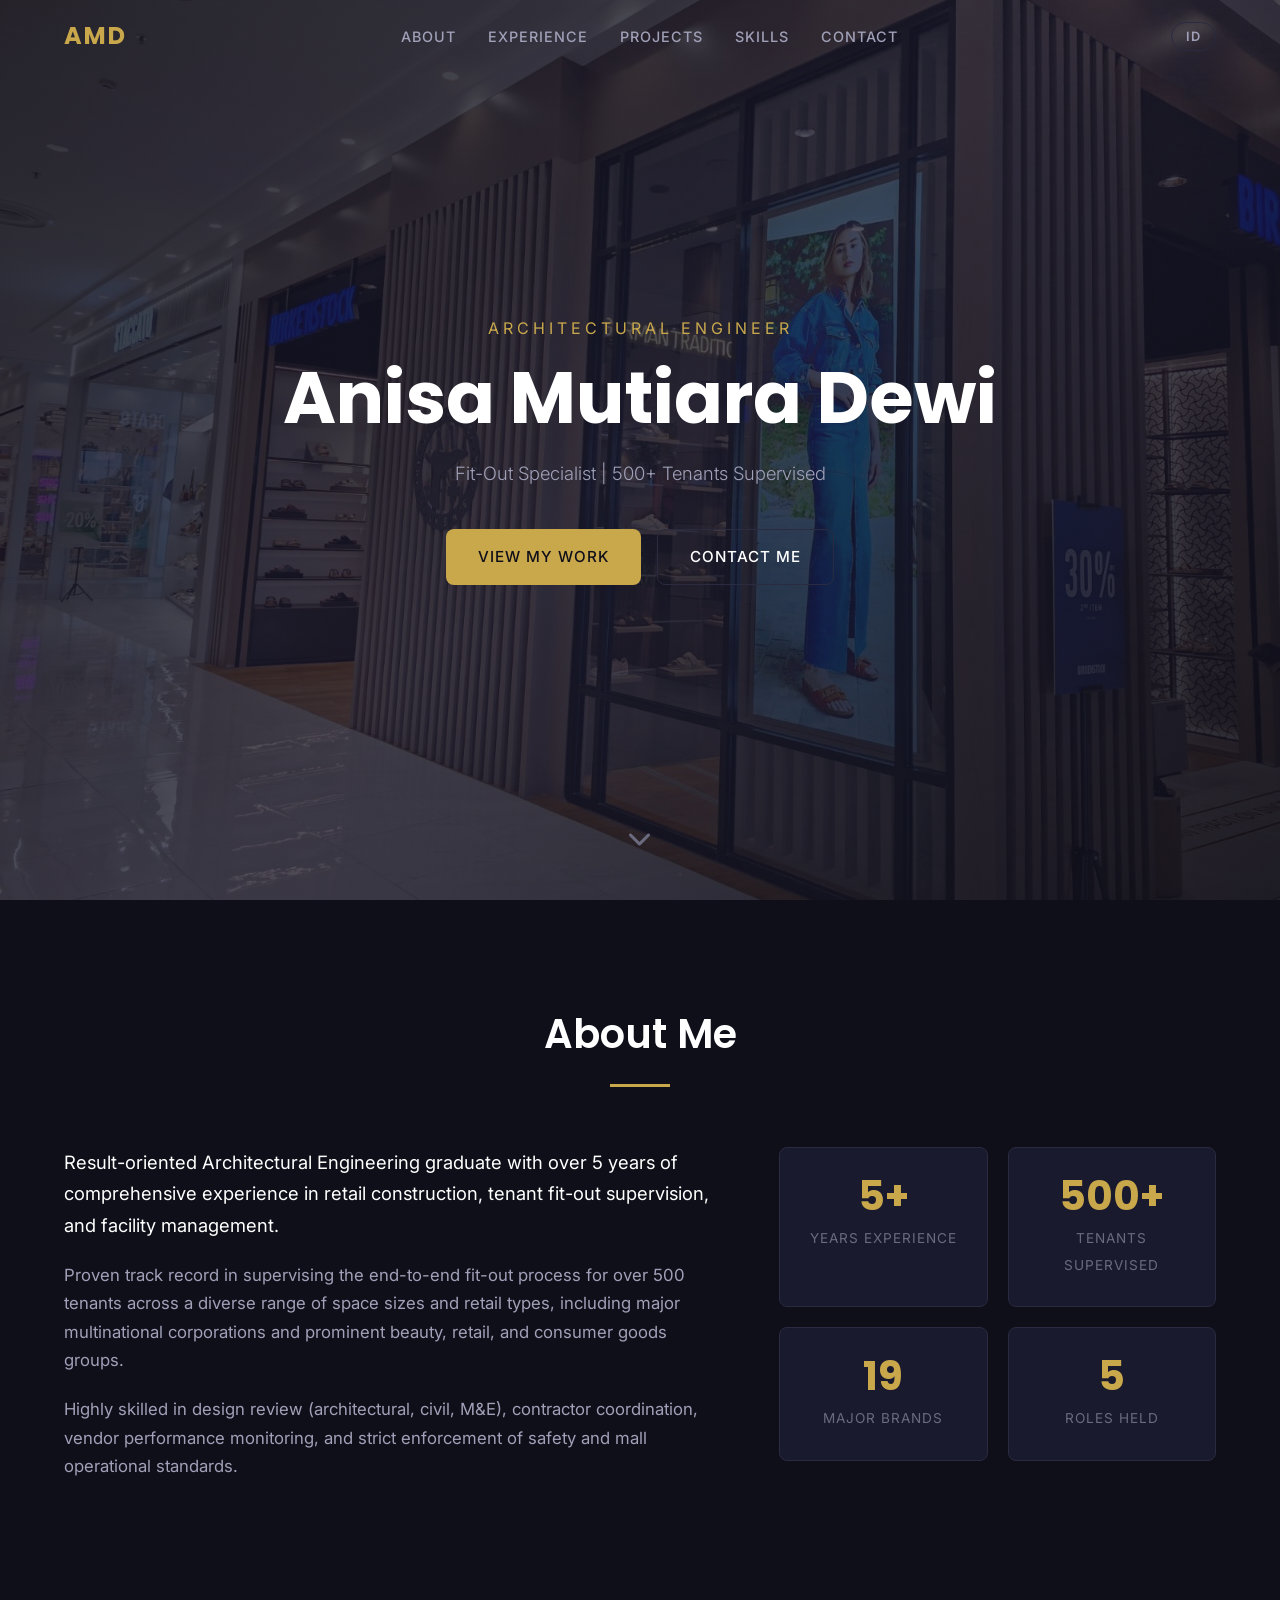
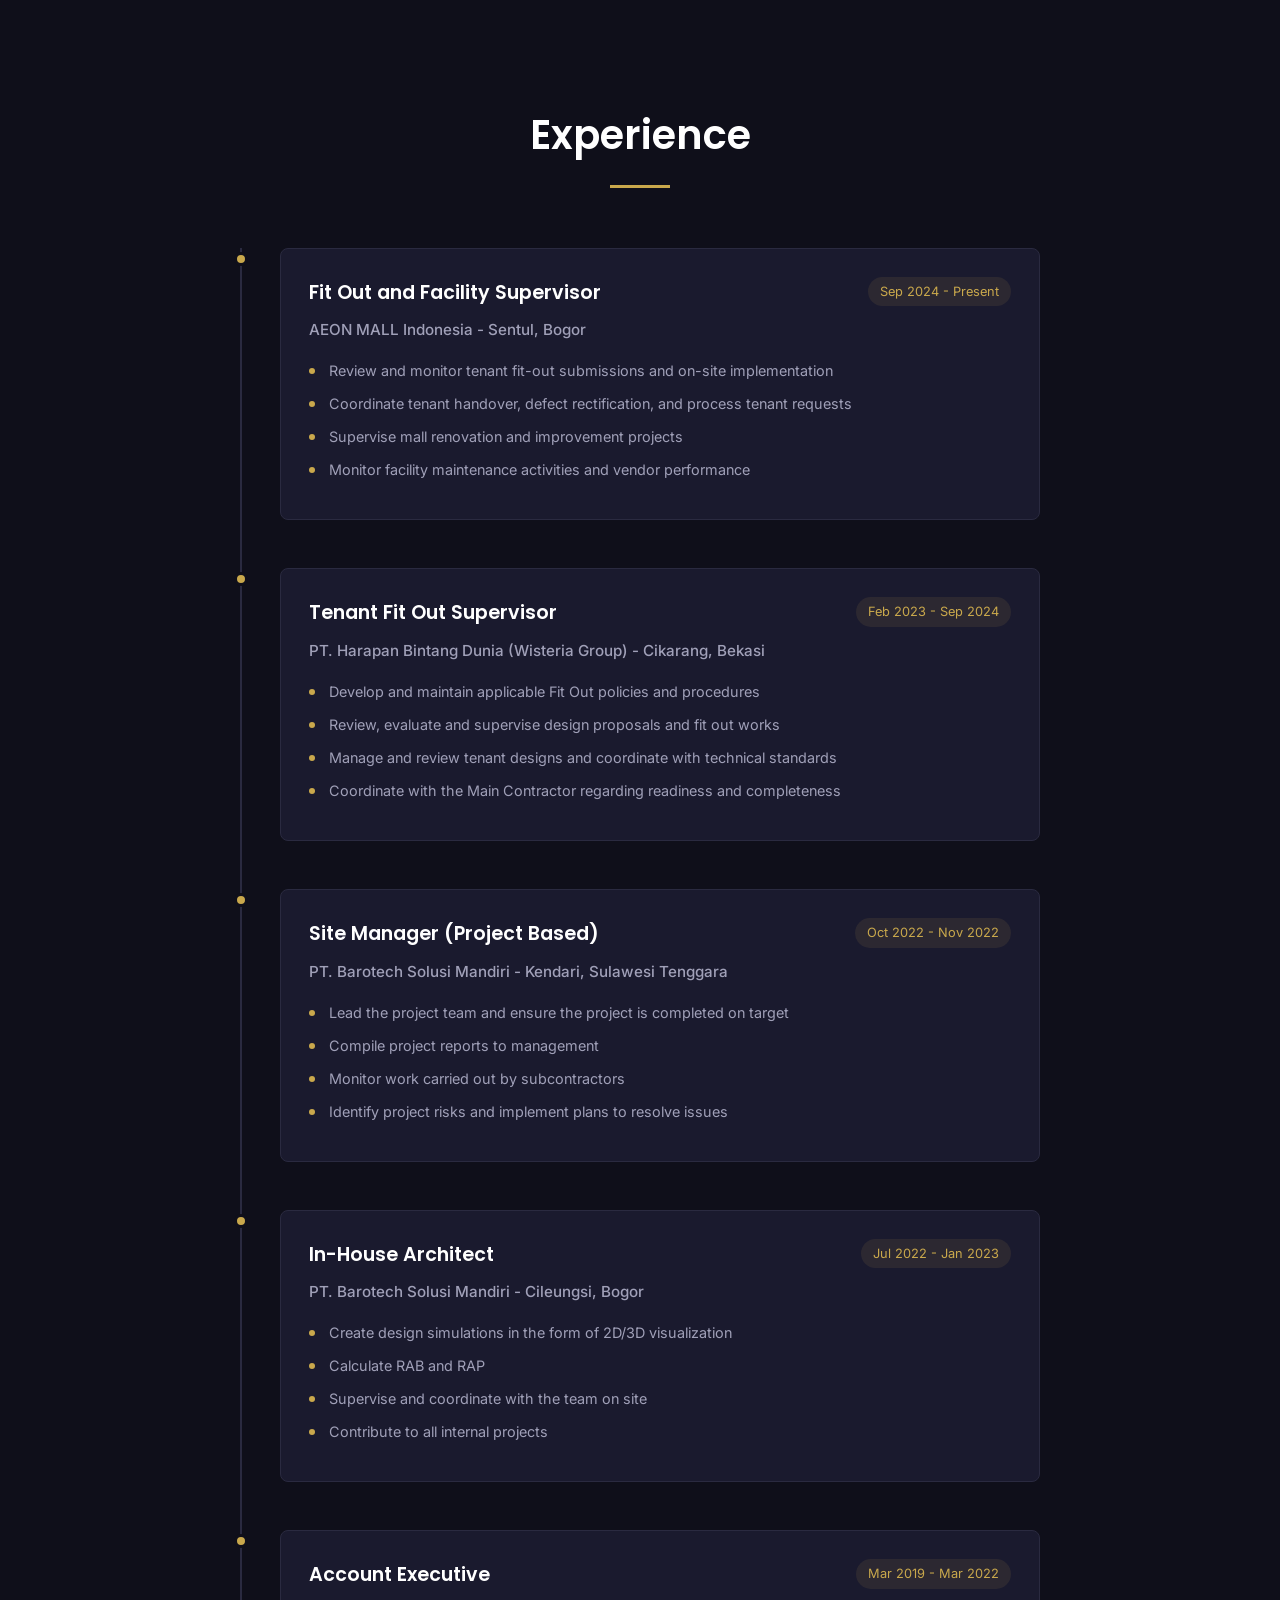
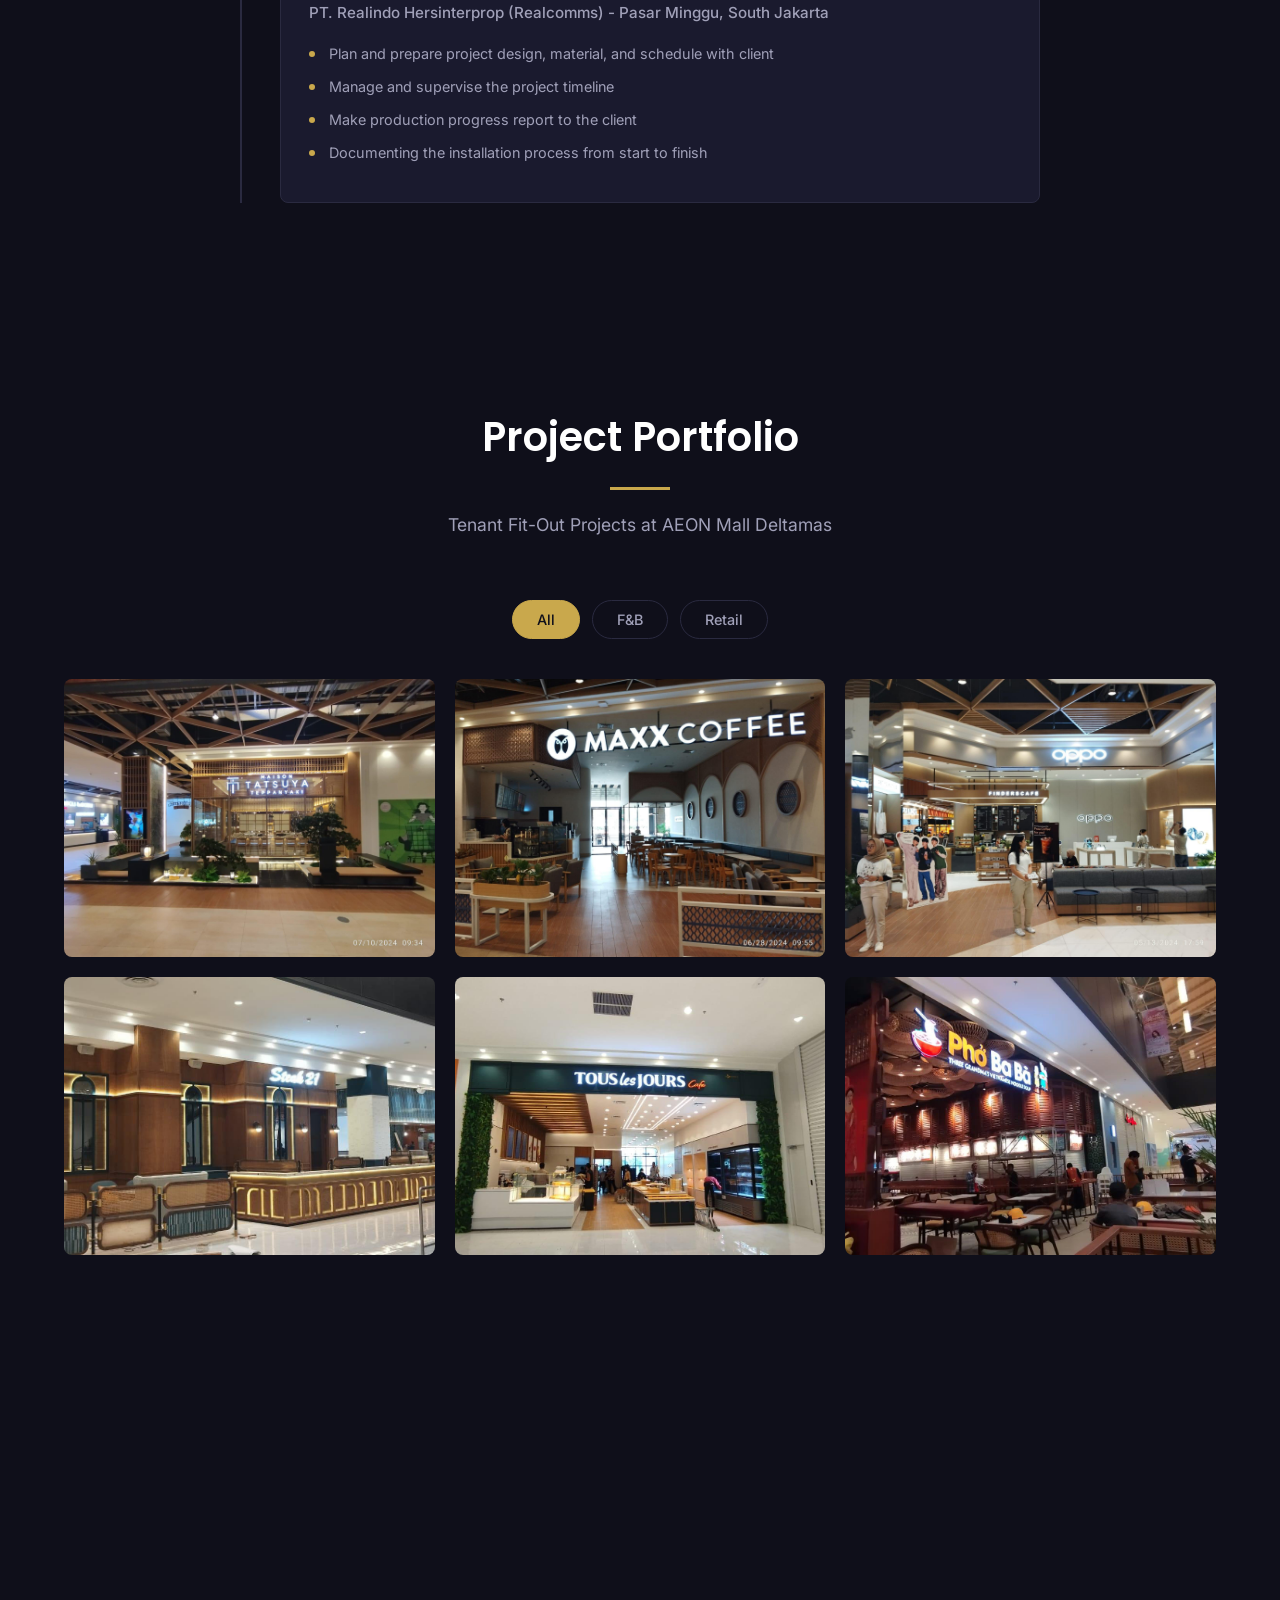
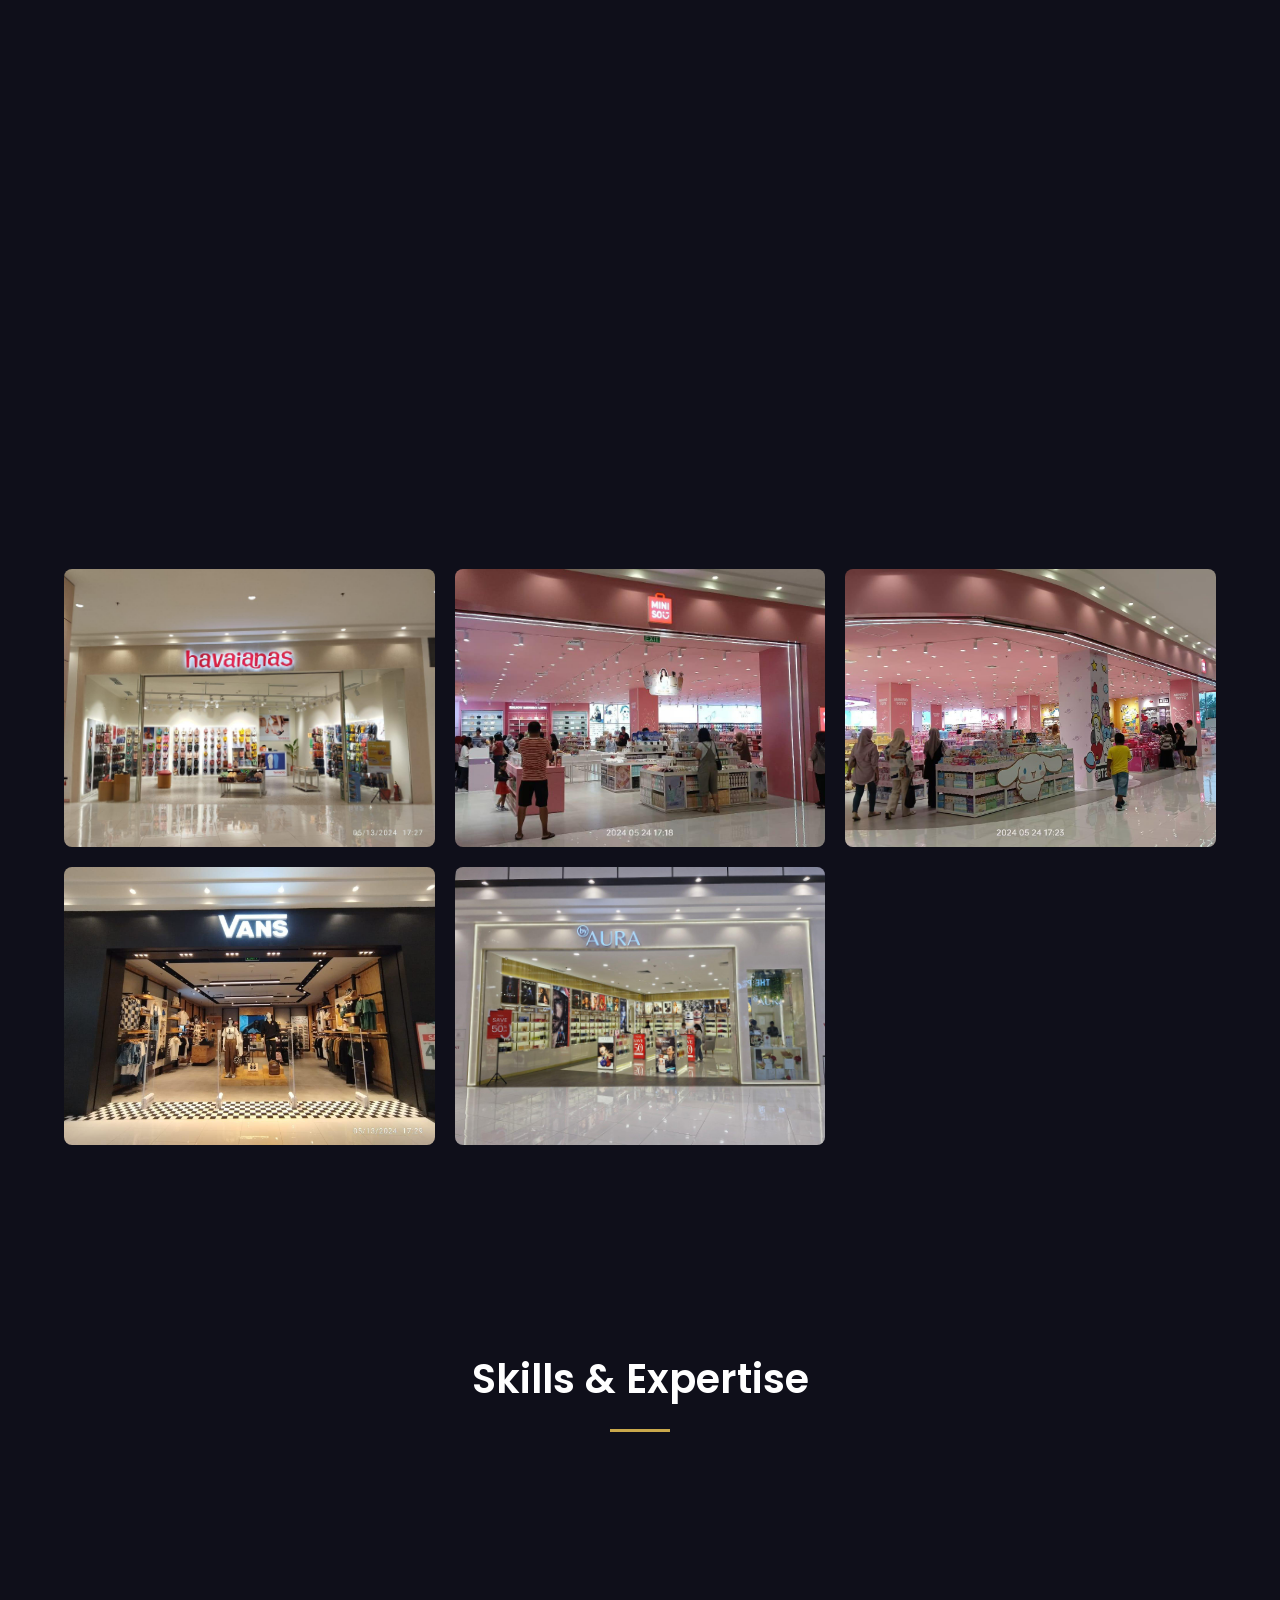
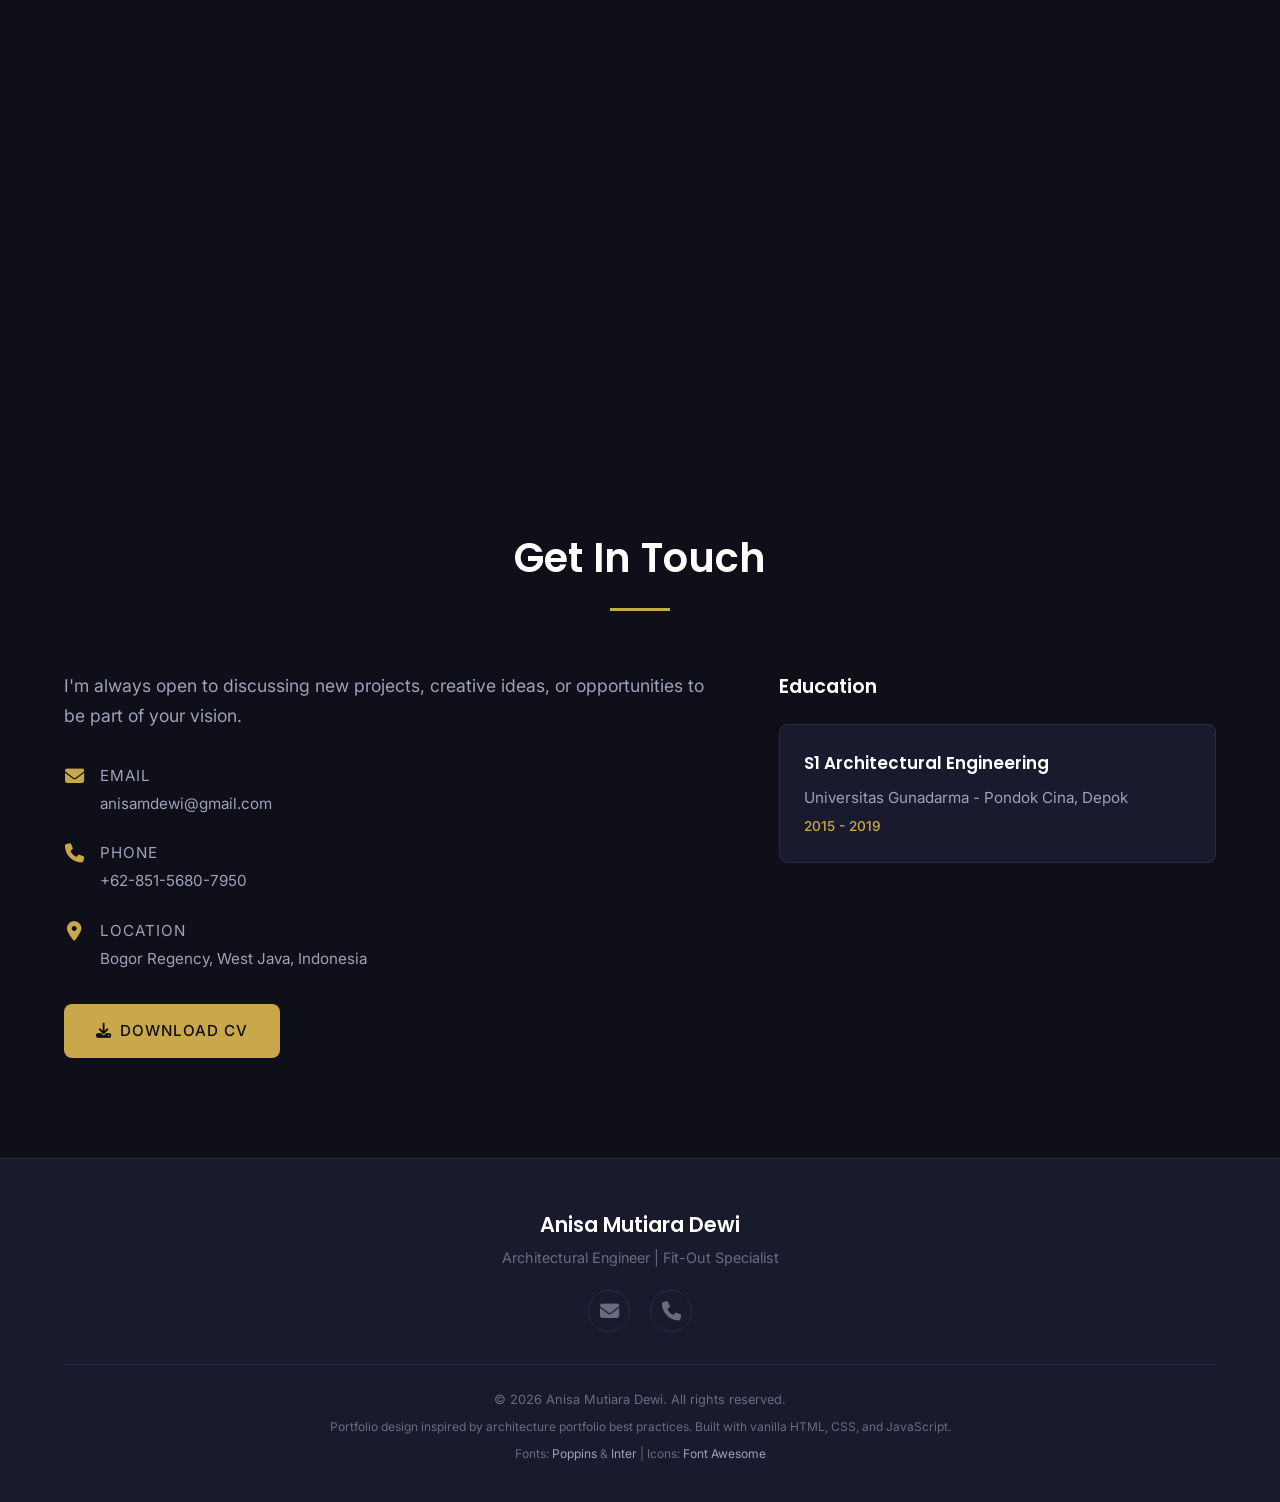
==== index.html @ b95b099b "Initial commit: Anisa Mutiara Dewi portfolio website - Single-page bilingual (EN/ID) architecture po" ====
<!DOCTYPE html>
<html lang="en">
<head>
    <meta charset="UTF-8">
    <meta name="viewport" content="width=device-width, initial-scale=1.0">
    <title>Anisa Mutiara Dewi | Architectural Engineer & Fit-Out Specialist</title>
    <meta name="description" content="Professional portfolio of Anisa Mutiara Dewi - Architectural Engineer and Tenant Fit-Out Specialist with 5+ years experience in retail construction.">
    <link rel="preconnect" href="https://fonts.googleapis.com">
    <link rel="preconnect" href="https://fonts.gstatic.com" crossorigin>
    <link href="https://fonts.googleapis.com/css2?family=Poppins:wght@300;400;500;600;700&family=Inter:wght@300;400;500;600&display=swap" rel="stylesheet">
    <link rel="stylesheet" href="https://cdnjs.cloudflare.com/ajax/libs/font-awesome/6.5.1/css/all.min.css">
    <link rel="stylesheet" href="styles.css">
</head>
<body>

    <!-- NAVBAR -->
    <nav class="navbar" id="navbar">
        <div class="nav-container">
            <a href="#hero" class="nav-logo">AMD</a>
            <ul class="nav-links" id="navLinks">
                <li><a href="#about" data-en="About" data-id="Tentang">About</a></li>
                <li><a href="#experience" data-en="Experience" data-id="Pengalaman">Experience</a></li>
                <li><a href="#projects" data-en="Projects" data-id="Proyek">Projects</a></li>
                <li><a href="#skills" data-en="Skills" data-id="Keahlian">Skills</a></li>
                <li><a href="#contact" data-en="Contact" data-id="Kontak">Contact</a></li>
            </ul>
            <div class="nav-actions">
                <button class="lang-toggle" id="langToggle" aria-label="Toggle language">
                    <span class="lang-en">ID</span>
                    <span class="lang-id">EN</span>
                </button>
                <button class="nav-hamburger" id="navHamburger" aria-label="Toggle menu">
                    <span></span>
                    <span></span>
                    <span></span>
                </button>
            </div>
        </div>
    </nav>

    <!-- HERO -->
    <section class="hero" id="hero">
        <div class="hero-bg">
            <img src="images/retail/birkenstock-2.jpg" alt="Fit-Out Project" loading="eager">
        </div>
        <div class="hero-overlay"></div>
        <div class="hero-content">
            <p class="hero-subtitle" data-en="Architectural Engineer" data-id="Teknik Arsitektur">Architectural Engineer</p>
            <h1 class="hero-title">Anisa Mutiara Dewi</h1>
            <p class="hero-tagline" data-en="Fit-Out Specialist | 500+ Tenants Supervised" data-id="Spesialis Fit-Out | 500+ Tenant Diawasi">Fit-Out Specialist | 500+ Tenants Supervised</p>
            <div class="hero-cta">
                <a href="#projects" class="btn btn-primary" data-en="View My Work" data-id="Lihat Pekerjaan Saya">View My Work</a>
                <a href="#contact" class="btn btn-outline" data-en="Contact Me" data-id="Hubungi Saya">Contact Me</a>
            </div>
        </div>
        <div class="hero-scroll">
            <a href="#about" aria-label="Scroll down">
                <i class="fas fa-chevron-down"></i>
            </a>
        </div>
    </section>

    <!-- ABOUT -->
    <section class="section about" id="about">
        <div class="container">
            <div class="section-header">
                <h2 class="section-title" data-en="About Me" data-id="Tentang Saya">About Me</h2>
                <div class="section-line"></div>
            </div>
            <div class="about-grid">
                <div class="about-text">
                    <p class="about-intro" data-en="Result-oriented Architectural Engineering graduate with over 5 years of comprehensive experience in retail construction, tenant fit-out supervision, and facility management." data-id="Lulusan Teknik Arsitektur yang berorientasi pada hasil dengan pengalaman lebih dari 5 tahun dalam konstruksi retail, pengawasan fit-out tenant, dan manajemen fasilitas.">Result-oriented Architectural Engineering graduate with over 5 years of comprehensive experience in retail construction, tenant fit-out supervision, and facility management.</p>
                    <p data-en="Proven track record in supervising the end-to-end fit-out process for over 500 tenants across a diverse range of space sizes and retail types, including major multinational corporations and prominent beauty, retail, and consumer goods groups." data-id="Pembuktiian dalam mengawasi proses fit-out end-to-end untuk lebih dari 500 tenant dengan berbagai ukuran ruang dan jenis retail, termasuk perusahaan multinasional besar dan kelompok kecantikan, retail, dan barang konsumen terkemuka.">Proven track record in supervising the end-to-end fit-out process for over 500 tenants across a diverse range of space sizes and retail types, including major multinational corporations and prominent beauty, retail, and consumer goods groups.</p>
                    <p data-en="Highly skilled in design review (architectural, civil, M&E), contractor coordination, vendor performance monitoring, and strict enforcement of safety and mall operational standards." data-id="Sangat terampil dalam review desain (arsitektur, sipil, M&E), koordinasi kontraktor, pemantauan kinerja vendor, dan penerapan standar keamanan serta operasional mall yang ketat.">Highly skilled in design review (architectural, civil, M&E), contractor coordination, vendor performance monitoring, and strict enforcement of safety and mall operational standards.</p>
                </div>
                <div class="about-stats">
                    <div class="stat-card">
                        <span class="stat-number">5+</span>
                        <span class="stat-label" data-en="Years Experience" data-id="Tahun Pengalaman">Years Experience</span>
                    </div>
                    <div class="stat-card">
                        <span class="stat-number">500+</span>
                        <span class="stat-label" data-en="Tenants Supervised" data-id="Tenant Diawasi">Tenants Supervised</span>
                    </div>
                    <div class="stat-card">
                        <span class="stat-number">19</span>
                        <span class="stat-label" data-en="Major Brands" data-id="Brand Besar">Major Brands</span>
                    </div>
                    <div class="stat-card">
                        <span class="stat-number">5</span>
                        <span class="stat-label" data-en="Roles Held" data-id="Jabatan Dijabati">Roles Held</span>
                    </div>
                </div>
            </div>
        </div>
    </section>

    <!-- EXPERIENCE -->
    <section class="section experience" id="experience">
        <div class="container">
            <div class="section-header">
                <h2 class="section-title" data-en="Experience" data-id="Pengalaman">Experience</h2>
                <div class="section-line"></div>
            </div>
            <div class="timeline">

                <div class="timeline-item">
                    <div class="timeline-dot"></div>
                    <div class="timeline-content">
                        <div class="timeline-header">
                            <h3 data-en="Fit Out and Facility Supervisor" data-id="Supervisor Fit Out dan Fasilitas">Fit Out and Facility Supervisor</h3>
                            <span class="timeline-date">Sep 2024 - Present</span>
                        </div>
                        <h4 class="timeline-company">AEON MALL Indonesia - Sentul, Bogor</h4>
                        <ul class="timeline-details">
                            <li data-en="Review and monitor tenant fit-out submissions and on-site implementation" data-id="Mereview dan memantau pengajuan fit-out tenant dan implementasi di lapangan">Review and monitor tenant fit-out submissions and on-site implementation to ensure compliance with mall standards and regulations.</li>
                            <li data-en="Coordinate tenant handover, defect rectification, and process tenant requests" data-id="Mengkoordinasikan serah terima tenant, perbaikan cacat, dan memproses permintaan tenant">Coordinate tenant handover, defect rectification, and process tenant requests related to fit-out works.</li>
                            <li data-en="Supervise mall renovation and improvement projects" data-id="Mengawasi proyek renovasi dan perbaikan mall">Supervise mall renovation and improvement projects, including coordination with contractors, consultants, and internal stakeholders.</li>
                            <li data-en="Monitor facility maintenance activities and vendor performance" data-id="Memantau aktivitas pemeliharaan fasilitas dan kinerja vendor">Monitor facility maintenance activities and vendor performance to ensure service quality and operational standards.</li>
                        </ul>
                    </div>
                </div>

                <div class="timeline-item">
                    <div class="timeline-dot"></div>
                    <div class="timeline-content">
                        <div class="timeline-header">
                            <h3 data-en="Tenant Fit Out Supervisor" data-id="Supervisor Tenant Fit Out">Tenant Fit Out Supervisor</h3>
                            <span class="timeline-date">Feb 2023 - Sep 2024</span>
                        </div>
                        <h4 class="timeline-company">PT. Harapan Bintang Dunia (Wisteria Group) - Cikarang, Bekasi</h4>
                        <ul class="timeline-details">
                            <li data-en="Develop and maintain applicable Fit Out policies and procedures" data-id="Mengembangkan dan memelihara kebijakan dan prosedur Fit Out yang berlaku">Develop and maintain applicable Fit Out policies and procedures.</li>
                            <li data-en="Review, evaluate and supervise design proposals and fit out works" data-id="Mereview, mengevaluasi, dan mengawasi proposal desain dan pekerjaan fit out">Review, evaluate and supervise design proposals and fit out works from tenant concept to mall concept, fit-out guidelines and mall safety standards.</li>
                            <li data-en="Manage and review tenant designs and coordinate with technical standards" data-id="Mengelola dan mereview desain tenant serta mengkoordinasikan standar teknis">Manage and review tenant designs and coordinate with technical standards and construction procedures covering architecture, civil and M/E.</li>
                            <li data-en="Coordinate with the Main Contractor regarding readiness and completeness" data-id="Mengkoordinasikan dengan Kontraktor Utama mengenai kesiapan dan kelengkapan">Coordinate with the Main Contractor regarding the readiness and completeness of facilities for each tenant unit before being handed over to the tenant.</li>
                        </ul>
                    </div>
                </div>

                <div class="timeline-item">
                    <div class="timeline-dot"></div>
                    <div class="timeline-content">
                        <div class="timeline-header">
                            <h3 data-en="Site Manager (Project Based)" data-id="Manajer Proyek (Berdasarkan Proyek)">Site Manager (Project Based)</h3>
                            <span class="timeline-date">Oct 2022 - Nov 2022</span>
                        </div>
                        <h4 class="timeline-company">PT. Barotech Solusi Mandiri - Kendari, Sulawesi Tenggara</h4>
                        <ul class="timeline-details">
                            <li data-en="Lead the project team and ensure the project is completed on target" data-id="Memimpin tim proyek dan memastikan proyek selesai tepat waktu">Lead the project team and ensure the project is completed on target.</li>
                            <li data-en="Compile project reports to management" data-id="Menyusun laporan proyek untuk manajemen">Compile project reports to management.</li>
                            <li data-en="Monitor work carried out by subcontractors" data-id="Memantau pekerjaan yang dilakukan oleh subkontraktor">Monitor work carried out by subcontractors.</li>
                            <li data-en="Identify project risks and implement plans to resolve issues" data-id="Mengidentifikasi risiko proyek dan melaksanakan rencana untuk menyelesaikan masalah">Identify project risks and implement plans to resolve issues.</li>
                        </ul>
                    </div>
                </div>

                <div class="timeline-item">
                    <div class="timeline-dot"></div>
                    <div class="timeline-content">
                        <div class="timeline-header">
                            <h3 data-en="In-House Architect" data-id="Arsitek In-House">In-House Architect</h3>
                            <span class="timeline-date">Jul 2022 - Jan 2023</span>
                        </div>
                        <h4 class="timeline-company">PT. Barotech Solusi Mandiri - Cileungsi, Bogor</h4>
                        <ul class="timeline-details">
                            <li data-en="Create design simulations in the form of 2D/3D visualization" data-id="Membuat simulasi desain dalam bentuk visualisasi 2D/3D">Create design simulations in the form of 2D/3D visualization.</li>
                            <li data-en="Calculate RAB and RAP" data-id="Menghitung RAB dan RAP">Calculate RAB and RAP.</li>
                            <li data-en="Supervise and coordinate with the team on site" data-id="Mengawasi dan mengkoordinasikan tim di lapangan">Supervise and coordinate with the team on site so that the work is in accordance with the time schedule and RAP.</li>
                            <li data-en="Contribute to all internal projects" data-id="Berkontribusi pada semua proyek internal">Contribute to all internal projects (ex: Head Office Redesign).</li>
                        </ul>
                    </div>
                </div>

                <div class="timeline-item">
                    <div class="timeline-dot"></div>
                    <div class="timeline-content">
                        <div class="timeline-header">
                            <h3 data-en="Account Executive" data-id="Akun Eksekutif">Account Executive</h3>
                            <span class="timeline-date">Mar 2019 - Mar 2022</span>
                        </div>
                        <h4 class="timeline-company">PT. Realindo Hersinterprop (Realcomms) - Pasar Minggu, South Jakarta</h4>
                        <ul class="timeline-details">
                            <li data-en="Plan and prepare project design, material, and schedule with client" data-id="Merencanakan dan menyiapkan desain proyek, material, dan jadwal dengan klien">Plan and prepare project design, material, and schedule with client's Visual Merchandiser/Store Designer Team.</li>
                            <li data-en="Manage and supervise the project timeline" data-id="Mengelola dan mengawasi timeline proyek">Manage and supervise the project timeline starting from the production process, delivery and installation.</li>
                            <li data-en="Make production progress report to the client" data-id="Membuat laporan kemajuan produksi kepada klien">Make production progress report to the client.</li>
                            <li data-en="Documenting the installation process from start to finish" data-id=" Mendokumentasikan proses instalasi dari awal hingga selesai">Documenting the installation process from start to finish.</li>
                        </ul>
                    </div>
                </div>

            </div>
        </div>
    </section>

    <!-- PROJECTS -->
    <section class="section projects" id="projects">
        <div class="container">
            <div class="section-header">
                <h2 class="section-title" data-en="Project Portfolio" data-id="Portofolio Proyek">Project Portfolio</h2>
                <div class="section-line"></div>
                <p class="section-subtitle" data-en="Tenant Fit-Out Projects at AEON Mall Deltamas" data-id="Proyek Tenant Fit-Out di AEON Mall Deltamas">Tenant Fit-Out Projects at AEON Mall Deltamas</p>
            </div>

            <div class="project-filters">
                <button class="filter-btn active" data-filter="all" data-en="All" data-id="Semua">All</button>
                <button class="filter-btn" data-filter="fb" data-en="F&B" data-id="F&B">F&B</button>
                <button class="filter-btn" data-filter="retail" data-en="Retail" data-id="Retail">Retail</button>
            </div>

            <div class="project-grid" id="projectGrid">

                <!-- F&B Tenants -->
                <div class="project-card" data-category="fb" data-tenant="maison-tatsuya">
                    <div class="project-img">
                        <img src="images/fb/maison-tatsuya-1.jpg" alt="Maison Tatsuya Fit-Out" loading="lazy">
                    </div>
                    <div class="project-overlay">
                        <h3>Maison Tatsuya</h3>
                        <span class="project-category">F&B</span>
                    </div>
                </div>

                <div class="project-card" data-category="fb" data-tenant="maxx-coffee">
                    <div class="project-img">
                        <img src="images/fb/maxx-coffee-1.jpg" alt="Maxx Coffee Fit-Out" loading="lazy">
                    </div>
                    <div class="project-overlay">
                        <h3>Maxx Coffee</h3>
                        <span class="project-category">F&B</span>
                    </div>
                </div>

                <div class="project-card" data-category="fb" data-tenant="steak-21">
                    <div class="project-img">
                        <img src="images/fb/steak-21-1.jpg" alt="Steak 21 Fit-Out" loading="lazy">
                    </div>
                    <div class="project-overlay">
                        <h3>Steak 21</h3>
                        <span class="project-category">F&B</span>
                    </div>
                </div>

                <div class="project-card" data-category="fb" data-tenant="oppo">
                    <div class="project-img">
                        <img src="images/fb/oppo-1.jpg" alt="OPPO Fit-Out" loading="lazy">
                    </div>
                    <div class="project-overlay">
                        <h3>OPPO</h3>
                        <span class="project-category">F&B</span>
                    </div>
                </div>

                <div class="project-card" data-category="fb" data-tenant="tous-les-jours">
                    <div class="project-img">
                        <img src="images/fb/tous-les-jours-1.jpg" alt="Tous Les Jours Fit-Out" loading="lazy">
                    </div>
                    <div class="project-overlay">
                        <h3>Tous Les Jours</h3>
                        <span class="project-category">F&B</span>
                    </div>
                </div>

                <div class="project-card" data-category="fb" data-tenant="pho-ba-ba">
                    <div class="project-img">
                        <img src="images/fb/pho-ba-ba-1.jpg" alt="Pho Ba Ba Fit-Out" loading="lazy">
                    </div>
                    <div class="project-overlay">
                        <h3>Pho Ba Ba</h3>
                        <span class="project-category">F&B</span>
                    </div>
                </div>

                <div class="project-card" data-category="fb" data-tenant="pancious">
                    <div class="project-img">
                        <img src="images/fb/pancious-1.jpg" alt="Pancious Fit-Out" loading="lazy">
                    </div>
                    <div class="project-overlay">
                        <h3>Pancious</h3>
                        <span class="project-category">F&B</span>
                    </div>
                </div>

                <div class="project-card" data-category="fb" data-tenant="chadol-gujeolpan">
                    <div class="project-img">
                        <img src="images/fb/chadol-gujeolpan-1.jpg" alt="Chadol Gujeolpan Fit-Out" loading="lazy">
                    </div>
                    <div class="project-overlay">
                        <h3>Chadol Gujeolpan</h3>
                        <span class="project-category">F&B</span>
                    </div>
                </div>

                <div class="project-card" data-category="fb" data-tenant="peoples-cafe">
                    <div class="project-img">
                        <img src="images/fb/peoples-cafe-1.jpg" alt="The People's Cafe Fit-Out" loading="lazy">
                    </div>
                    <div class="project-overlay">
                        <h3>The People's Cafe</h3>
                        <span class="project-category">F&B</span>
                    </div>
                </div>

                <div class="project-card" data-category="fb" data-tenant="yakiniku-like">
                    <div class="project-img">
                        <img src="images/fb/yakiniku-like-1.jpg" alt="Yakiniku Like Fit-Out" loading="lazy">
                    </div>
                    <div class="project-overlay">
                        <h3>Yakiniku Like</h3>
                        <span class="project-category">F&B</span>
                    </div>
                </div>

                <!-- Retail Tenants -->
                <div class="project-card" data-category="retail" data-tenant="birkenstock">
                    <div class="project-img">
                        <img src="images/retail/birkenstock-1.jpg" alt="Birkenstock Fit-Out" loading="lazy">
                    </div>
                    <div class="project-overlay">
                        <h3>Birkenstock</h3>
                        <span class="project-category">Retail</span>
                    </div>
                </div>

                <div class="project-card" data-category="retail" data-tenant="levis">
                    <div class="project-img">
                        <img src="images/retail/levis-1.jpg" alt="Levi's Fit-Out" loading="lazy">
                    </div>
                    <div class="project-overlay">
                        <h3>Levi's</h3>
                        <span class="project-category">Retail</span>
                    </div>
                </div>

                <div class="project-card" data-category="retail" data-tenant="guardian">
                    <div class="project-img">
                        <img src="images/retail/guardian-1.jpg" alt="Guardian Fit-Out" loading="lazy">
                    </div>
                    <div class="project-overlay">
                        <h3>Guardian</h3>
                        <span class="project-category">Retail</span>
                    </div>
                </div>

                <div class="project-card" data-category="retail" data-tenant="boots">
                    <div class="project-img">
                        <img src="images/retail/boots-1.jpg" alt="Boots Fit-Out" loading="lazy">
                    </div>
                    <div class="project-overlay">
                        <h3>Boots</h3>
                        <span class="project-category">Retail</span>
                    </div>
                </div>

                <div class="project-card" data-category="retail" data-tenant="adidas">
                    <div class="project-img">
                        <img src="images/retail/adidas-1.jpg" alt="Adidas Fit-Out" loading="lazy">
                    </div>
                    <div class="project-overlay">
                        <h3>Adidas</h3>
                        <span class="project-category">Retail</span>
                    </div>
                </div>

                <div class="project-card" data-category="retail" data-tenant="havaianas">
                    <div class="project-img">
                        <img src="images/retail/havaianas-1.jpg" alt="Havaianas Fit-Out" loading="lazy">
                    </div>
                    <div class="project-overlay">
                        <h3>Havaianas</h3>
                        <span class="project-category">Retail</span>
                    </div>
                </div>

                <div class="project-card" data-category="retail" data-tenant="converse">
                    <div class="project-img">
                        <img src="images/retail/converse-1.jpg" alt="Converse Fit-Out" loading="lazy">
                    </div>
                    <div class="project-overlay">
                        <h3>Converse</h3>
                        <span class="project-category">Retail</span>
                    </div>
                </div>

                <div class="project-card" data-category="retail" data-tenant="miniso">
                    <div class="project-img">
                        <img src="images/retail/miniso-1.jpg" alt="Miniso Fit-Out" loading="lazy">
                    </div>
                    <div class="project-overlay">
                        <h3>Miniso</h3>
                        <span class="project-category">Retail</span>
                    </div>
                </div>

                <div class="project-card" data-category="retail" data-tenant="vans">
                    <div class="project-img">
                        <img src="images/retail/vans-1.jpg" alt="Vans Fit-Out" loading="lazy">
                    </div>
                    <div class="project-overlay">
                        <h3>Vans</h3>
                        <span class="project-category">Retail</span>
                    </div>
                </div>

                <div class="project-card" data-category="retail" data-tenant="by-aura">
                    <div class="project-img">
                        <img src="images/retail/by-aura-1.jpg" alt="By Aura Fit-Out" loading="lazy">
                    </div>
                    <div class="project-overlay">
                        <h3>By Aura</h3>
                        <span class="project-category">Retail</span>
                    </div>
                </div>

            </div>
        </div>
    </section>

    <!-- LIGHTBOX -->
    <div class="lightbox" id="lightbox">
        <button class="lightbox-close" id="lightboxClose" aria-label="Close lightbox">
            <i class="fas fa-times"></i>
        </button>
        <button class="lightbox-prev" id="lightboxPrev" aria-label="Previous image">
            <i class="fas fa-chevron-left"></i>
        </button>
        <button class="lightbox-next" id="lightboxNext" aria-label="Next image">
            <i class="fas fa-chevron-right"></i>
        </button>
        <div class="lightbox-content">
            <img src="" alt="" id="lightboxImg">
            <div class="lightbox-info">
                <h3 id="lightboxTenant"></h3>
                <p id="lightboxCounter"></p>
            </div>
        </div>
    </div>

    <!-- SKILLS -->
    <section class="section skills" id="skills">
        <div class="container">
            <div class="section-header">
                <h2 class="section-title" data-en="Skills & Expertise" data-id="Keahlian & Kemampuan">Skills & Expertise</h2>
                <div class="section-line"></div>
            </div>
            <div class="skills-grid">

                <div class="skill-category">
                    <h3><i class="fas fa-drafting-compass"></i> <span data-en="Design & Engineering" data-id="Desain & Teknik">Design & Engineering</span></h3>
                    <div class="skill-tags">
                        <span class="skill-tag">AutoCAD</span>
                        <span class="skill-tag">SketchUp</span>
                        <span class="skill-tag">Revit</span>
                        <span class="skill-tag">Illustrator</span>
                        <span class="skill-tag">Photoshop</span>
                    </div>
                </div>

                <div class="skill-category">
                    <h3><i class="fas fa-tasks"></i> <span data-en="Project Management" data-id="Manajemen Proyek">Project Management</span></h3>
                    <div class="skill-tags">
                        <span class="skill-tag">Microsoft Project</span>
                        <span class="skill-tag" data-en="Planning & Scheduling" data-id="Perencanaan & Penjadwalan">Planning & Scheduling</span>
                        <span class="skill-tag" data-en="Cost Estimation" data-id="Estimasi Biaya">Cost Estimation</span>
                    </div>
                </div>

                <div class="skill-category">
                    <h3><i class="fas fa-hard-hat"></i> <span data-en="Construction" data-id="Konstruksi">Construction</span></h3>
                    <div class="skill-tags">
                        <span class="skill-tag" data-en="Fit-Out Supervision" data-id="Pengawasan Fit-Out">Fit-Out Supervision</span>
                        <span class="skill-tag" data-en="Facility Operations" data-id="Operasi Fasilitas">Facility Operations</span>
                        <span class="skill-tag" data-en="Vendor Monitoring" data-id="Pemantauan Vendor">Vendor Monitoring</span>
                        <span class="skill-tag" data-en="Quality Control" data-id="Kontrol Kualitas">Quality Control</span>
                        <span class="skill-tag" data-en="Site Management" data-id="Manajemen Lapangan">Site Management</span>
                    </div>
                </div>

                <div class="skill-category">
                    <h3><i class="fas fa-laptop-code"></i> <span data-en="Software" data-id="Perangkat Lunak">Software</span></h3>
                    <div class="skill-tags">
                        <span class="skill-tag">Microsoft Office</span>
                        <span class="skill-tag">Word</span>
                        <span class="skill-tag">Excel</span>
                        <span class="skill-tag">PowerPoint</span>
                    </div>
                </div>

                <div class="skill-category">
                    <h3><i class="fas fa-brain"></i> <span data-en="Soft Skills" data-id="Keterampilan Lunak">Soft Skills</span></h3>
                    <div class="skill-tags">
                        <span class="skill-tag" data-en="Problem Solving" data-id="Pemecahan Masalah">Problem Solving</span>
                        <span class="skill-tag" data-en="Detail-Oriented" data-id="Detail-Oriented">Detail-Oriented</span>
                        <span class="skill-tag" data-en="Analytical Thinking" data-id="Berpikir Analitis">Analytical Thinking</span>
                        <span class="skill-tag" data-en="Team Coordination" data-id="Koordinasi Tim">Team Coordination</span>
                    </div>
                </div>

                <div class="skill-category">
                    <h3><i class="fas fa-language"></i> <span data-en="Languages" data-id="Bahasa">Languages</span></h3>
                    <div class="skill-tags">
                        <span class="skill-tag" data-en="Indonesian (Native)" data-id="Bahasa Indonesia (Native)">Indonesian (Native)</span>
                        <span class="skill-tag" data-en="English (Fluent)" data-id="Bahasa Inggris (Fluent)">English (Fluent)</span>
                    </div>
                </div>

            </div>
        </div>
    </section>

    <!-- CONTACT -->
    <section class="section contact" id="contact">
        <div class="container">
            <div class="section-header">
                <h2 class="section-title" data-en="Get In Touch" data-id="Hubungi Saya">Get In Touch</h2>
                <div class="section-line"></div>
            </div>
            <div class="contact-grid">
                <div class="contact-info">
                    <p class="contact-intro" data-en="I'm always open to discussing new projects, creative ideas, or opportunities to be part of your vision." data-id="Saya selalu terbuka untuk membahas proyek baru, ide kreatif, atau kesempatan untuk menjadi bagian dari visi Anda.">I'm always open to discussing new projects, creative ideas, or opportunities to be part of your vision.</p>
                    <div class="contact-items">
                        <div class="contact-item">
                            <i class="fas fa-envelope"></i>
                            <div>
                                <span class="contact-label">Email</span>
                                <a href="mailto:anisamdewi@gmail.com">anisamdewi@gmail.com</a>
                            </div>
                        </div>
                        <div class="contact-item">
                            <i class="fas fa-phone"></i>
                            <div>
                                <span class="contact-label" data-en="Phone" data-id="Telepon">Phone</span>
                                <a href="tel:+6285156807950">+62-851-5680-7950</a>
                            </div>
                        </div>
                        <div class="contact-item">
                            <i class="fas fa-map-marker-alt"></i>
                            <div>
                                <span class="contact-label" data-en="Location" data-id="Lokasi">Location</span>
                                <span data-en="Bogor Regency, West Java, Indonesia" data-id="Kabupaten Bogor, Jawa Barat, Indonesia">Bogor Regency, West Java, Indonesia</span>
                            </div>
                        </div>
                    </div>
                    <div class="contact-cv">
                        <a href="Anisa Mutiara Dewi_Resume.pdf" class="btn btn-primary" download>
                            <i class="fas fa-download"></i>
                            <span data-en="Download CV" data-id="Unduh CV">Download CV</span>
                        </a>
                    </div>
                </div>
                <div class="contact-education">
                    <h3 data-en="Education" data-id="Pendidikan">Education</h3>
                    <div class="education-card">
                        <h4 data-en="S1 Architectural Engineering" data-id="S1 Teknik Arsitektur">S1 Architectural Engineering</h4>
                        <p class="edu-school">Universitas Gunadarma - Pondok Cina, Depok</p>
                        <p class="edu-date">2015 - 2019</p>
                    </div>
                </div>
            </div>
        </div>
    </section>

    <!-- FOOTER -->
    <footer class="footer">
        <div class="container">
            <div class="footer-content">
                <p class="footer-name">Anisa Mutiara Dewi</p>
                <p class="footer-tagline" data-en="Architectural Engineer | Fit-Out Specialist" data-id="Teknik Arsitektur | Spesialis Fit-Out">Architectural Engineer | Fit-Out Specialist</p>
                <div class="footer-links">
                    <a href="mailto:anisamdewi@gmail.com" aria-label="Email"><i class="fas fa-envelope"></i></a>
                    <a href="tel:+6285156807950" aria-label="Phone"><i class="fas fa-phone"></i></a>
                </div>
            </div>
            <div class="footer-credits">
                <p>&copy; 2026 Anisa Mutiara Dewi. All rights reserved.</p>
                <p class="credits-text" data-en="Portfolio design inspired by architecture portfolio best practices. Built with vanilla HTML, CSS, and JavaScript." data-id="Desain portofolio terinspirasi dari praktik terbaik portofolio arsitektur. Dibangun dengan HTML, CSS, dan JavaScript murni.">Portfolio design inspired by architecture portfolio best practices. Built with vanilla HTML, CSS, and JavaScript.</p>
                <p class="credits-text">Fonts: <a href="https://fonts.google.com/specimen/Poppins" target="_blank" rel="noopener">Poppins</a> & <a href="https://fonts.google.com/specimen/Inter" target="_blank" rel="noopener">Inter</a> | Icons: <a href="https://fontawesome.com/" target="_blank" rel="noopener">Font Awesome</a></p>
            </div>
        </div>
    </footer>

    <script src="script.js"></script>
</body>
</html>
---- styles.css ----
/* ============================================
   ANISA MUTIARA DEWI - PORTFOLIO
   Dark Theme | Architecture Portfolio Style
   ============================================ */

/* RESET & BASE */
*, *::before, *::after {
    margin: 0;
    padding: 0;
    box-sizing: border-box;
}

:root {
    --bg-primary: #0f0f1a;
    --bg-secondary: #1a1a2e;
    --bg-surface: #16213e;
    --accent: #c9a84c;
    --accent-hover: #dbb85d;
    --text-primary: #ffffff;
    --text-secondary: #a0a0b8;
    --text-muted: #6b6b80;
    --border: #2a2a40;
    --font-heading: 'Poppins', sans-serif;
    --font-body: 'Inter', sans-serif;
    --transition: 0.3s ease;
    --radius: 8px;
}

html {
    scroll-behavior: smooth;
    font-size: 16px;
}

body {
    font-family: var(--font-body);
    background: var(--bg-primary);
    color: var(--text-primary);
    line-height: 1.7;
    overflow-x: hidden;
}

a {
    color: var(--accent);
    text-decoration: none;
    transition: color var(--transition);
}

a:hover {
    color: var(--accent-hover);
}

img {
    max-width: 100%;
    height: auto;
    display: block;
}

.container {
    max-width: 1200px;
    margin: 0 auto;
    padding: 0 24px;
}

.section {
    padding: 100px 0;
}

/* SECTION HEADER */
.section-header {
    text-align: center;
    margin-bottom: 60px;
}

.section-title {
    font-family: var(--font-heading);
    font-size: 2.5rem;
    font-weight: 600;
    margin-bottom: 16px;
    color: var(--text-primary);
}

.section-line {
    width: 60px;
    height: 3px;
    background: var(--accent);
    margin: 0 auto 20px;
}

.section-subtitle {
    color: var(--text-secondary);
    font-size: 1.1rem;
}

/* ============================================
   NAVBAR
   ============================================ */
.navbar {
    position: fixed;
    top: 0;
    left: 0;
    right: 0;
    z-index: 1000;
    padding: 16px 0;
    transition: all var(--transition);
    background: transparent;
}

.navbar.scrolled {
    background: rgba(15, 15, 26, 0.95);
    backdrop-filter: blur(10px);
    padding: 12px 0;
    box-shadow: 0 2px 20px rgba(0, 0, 0, 0.3);
}

.nav-container {
    max-width: 1200px;
    margin: 0 auto;
    padding: 0 24px;
    display: flex;
    align-items: center;
    justify-content: space-between;
}

.nav-logo {
    font-family: var(--font-heading);
    font-size: 1.5rem;
    font-weight: 700;
    color: var(--accent) !important;
    letter-spacing: 2px;
}

.nav-links {
    display: flex;
    list-style: none;
    gap: 32px;
}

.nav-links a {
    color: var(--text-secondary);
    font-size: 0.9rem;
    font-weight: 500;
    text-transform: uppercase;
    letter-spacing: 1px;
    transition: color var(--transition);
    position: relative;
}

.nav-links a::after {
    content: '';
    position: absolute;
    bottom: -4px;
    left: 0;
    width: 0;
    height: 2px;
    background: var(--accent);
    transition: width var(--transition);
}

.nav-links a:hover,
.nav-links a.active {
    color: var(--text-primary);
}

.nav-links a:hover::after,
.nav-links a.active::after {
    width: 100%;
}

.nav-actions {
    display: flex;
    align-items: center;
    gap: 16px;
}

.lang-toggle {
    background: transparent;
    border: 1px solid var(--border);
    color: var(--text-secondary);
    padding: 6px 14px;
    border-radius: 20px;
    cursor: pointer;
    font-family: var(--font-body);
    font-size: 0.8rem;
    font-weight: 600;
    letter-spacing: 1px;
    transition: all var(--transition);
}

.lang-toggle:hover {
    border-color: var(--accent);
    color: var(--accent);
}

.lang-toggle .lang-id {
    display: none;
}

body.lang-id .lang-toggle .lang-en {
    display: none;
}

body.lang-id .lang-toggle .lang-id {
    display: inline;
}

.nav-hamburger {
    display: none;
    flex-direction: column;
    gap: 5px;
    background: none;
    border: none;
    cursor: pointer;
    padding: 4px;
}

.nav-hamburger span {
    width: 24px;
    height: 2px;
    background: var(--text-primary);
    transition: all var(--transition);
}

.nav-hamburger.active span:nth-child(1) {
    transform: rotate(45deg) translate(5px, 5px);
}

.nav-hamburger.active span:nth-child(2) {
    opacity: 0;
}

.nav-hamburger.active span:nth-child(3) {
    transform: rotate(-45deg) translate(5px, -5px);
}

/* ============================================
   HERO
   ============================================ */
.hero {
    position: relative;
    height: 100vh;
    min-height: 600px;
    display: flex;
    align-items: center;
    justify-content: center;
    overflow: hidden;
}

.hero-bg {
    position: absolute;
    inset: 0;
    z-index: 0;
}

.hero-bg img {
    width: 100%;
    height: 100%;
    object-fit: cover;
}

.hero-overlay {
    position: absolute;
    inset: 0;
    background: linear-gradient(
        135deg,
        rgba(15, 15, 26, 0.85) 0%,
        rgba(26, 26, 46, 0.75) 50%,
        rgba(15, 15, 26, 0.9) 100%
    );
    z-index: 1;
}

.hero-content {
    position: relative;
    z-index: 2;
    text-align: center;
    padding: 0 24px;
}

.hero-subtitle {
    font-family: var(--font-body);
    font-size: 1rem;
    font-weight: 400;
    color: var(--accent);
    text-transform: uppercase;
    letter-spacing: 4px;
    margin-bottom: 16px;
}

.hero-title {
    font-family: var(--font-heading);
    font-size: clamp(2.5rem, 6vw, 4.5rem);
    font-weight: 700;
    line-height: 1.1;
    margin-bottom: 20px;
    color: var(--text-primary);
}

.hero-tagline {
    font-size: 1.15rem;
    color: var(--text-secondary);
    margin-bottom: 40px;
    font-weight: 300;
}

.hero-cta {
    display: flex;
    gap: 16px;
    justify-content: center;
    flex-wrap: wrap;
}

.btn {
    display: inline-flex;
    align-items: center;
    gap: 8px;
    padding: 14px 32px;
    border-radius: var(--radius);
    font-family: var(--font-body);
    font-size: 0.95rem;
    font-weight: 500;
    cursor: pointer;
    transition: all var(--transition);
    border: none;
    text-transform: uppercase;
    letter-spacing: 1px;
}

.btn-primary {
    background: var(--accent);
    color: var(--bg-primary);
}

.btn-primary:hover {
    background: var(--accent-hover);
    color: var(--bg-primary);
    transform: translateY(-2px);
    box-shadow: 0 8px 25px rgba(201, 168, 76, 0.3);
}

.btn-outline {
    background: transparent;
    color: var(--text-primary);
    border: 1px solid var(--border);
}

.btn-outline:hover {
    border-color: var(--accent);
    color: var(--accent);
    transform: translateY(-2px);
}

.hero-scroll {
    position: absolute;
    bottom: 40px;
    left: 50%;
    transform: translateX(-50%);
    z-index: 2;
}

.hero-scroll a {
    color: var(--text-muted);
    font-size: 1.5rem;
    animation: bounce 2s infinite;
}

@keyframes bounce {
    0%, 20%, 50%, 80%, 100% { transform: translateY(0); }
    40% { transform: translateY(-10px); }
    60% { transform: translateY(-5px); }
}

/* ============================================
   ABOUT
   ============================================ */
.about-grid {
    display: grid;
    grid-template-columns: 1.5fr 1fr;
    gap: 60px;
    align-items: start;
}

.about-text p {
    color: var(--text-secondary);
    margin-bottom: 20px;
    font-size: 1.05rem;
}

.about-intro {
    font-size: 1.15rem !important;
    color: var(--text-primary) !important;
    font-weight: 400;
}

.about-stats {
    display: grid;
    grid-template-columns: 1fr 1fr;
    gap: 20px;
}

.stat-card {
    background: var(--bg-secondary);
    border: 1px solid var(--border);
    border-radius: var(--radius);
    padding: 28px 20px;
    text-align: center;
    transition: all var(--transition);
}

.stat-card:hover {
    border-color: var(--accent);
    transform: translateY(-4px);
    box-shadow: 0 8px 30px rgba(201, 168, 76, 0.1);
}

.stat-number {
    display: block;
    font-family: var(--font-heading);
    font-size: 2.5rem;
    font-weight: 700;
    color: var(--accent);
    line-height: 1;
    margin-bottom: 8px;
}

.stat-label {
    font-size: 0.85rem;
    color: var(--text-muted);
    text-transform: uppercase;
    letter-spacing: 1px;
}

/* ============================================
   EXPERIENCE / TIMELINE
   ============================================ */
.timeline {
    position: relative;
    max-width: 800px;
    margin: 0 auto;
}

.timeline::before {
    content: '';
    position: absolute;
    left: 0;
    top: 0;
    bottom: 0;
    width: 2px;
    background: var(--border);
}

.timeline-item {
    position: relative;
    padding-left: 40px;
    padding-bottom: 48px;
}

.timeline-item:last-child {
    padding-bottom: 0;
}

.timeline-dot {
    position: absolute;
    left: -6px;
    top: 4px;
    width: 14px;
    height: 14px;
    background: var(--accent);
    border-radius: 50%;
    border: 3px solid var(--bg-primary);
    z-index: 1;
}

.timeline-content {
    background: var(--bg-secondary);
    border: 1px solid var(--border);
    border-radius: var(--radius);
    padding: 28px;
    transition: all var(--transition);
}

.timeline-content:hover {
    border-color: var(--accent);
    transform: translateX(4px);
}

.timeline-header {
    display: flex;
    justify-content: space-between;
    align-items: flex-start;
    flex-wrap: wrap;
    gap: 8px;
    margin-bottom: 8px;
}

.timeline-header h3 {
    font-family: var(--font-heading);
    font-size: 1.2rem;
    font-weight: 600;
    color: var(--text-primary);
}

.timeline-date {
    font-size: 0.8rem;
    color: var(--accent);
    background: rgba(201, 168, 76, 0.1);
    padding: 4px 12px;
    border-radius: 20px;
    white-space: nowrap;
}

.timeline-company {
    font-size: 0.95rem;
    color: var(--text-secondary);
    font-weight: 500;
    margin-bottom: 16px;
}

.timeline-details {
    list-style: none;
    padding: 0;
}

.timeline-details li {
    position: relative;
    padding-left: 20px;
    margin-bottom: 10px;
    color: var(--text-secondary);
    font-size: 0.9rem;
    line-height: 1.6;
}

.timeline-details li::before {
    content: '';
    position: absolute;
    left: 0;
    top: 9px;
    width: 6px;
    height: 6px;
    background: var(--accent);
    border-radius: 50%;
}

/* ============================================
   PROJECTS / GALLERY
   ============================================ */
.project-filters {
    display: flex;
    justify-content: center;
    gap: 12px;
    margin-bottom: 40px;
    flex-wrap: wrap;
}

.filter-btn {
    background: transparent;
    border: 1px solid var(--border);
    color: var(--text-secondary);
    padding: 10px 24px;
    border-radius: 30px;
    cursor: pointer;
    font-family: var(--font-body);
    font-size: 0.9rem;
    font-weight: 500;
    transition: all var(--transition);
}

.filter-btn:hover,
.filter-btn.active {
    background: var(--accent);
    border-color: var(--accent);
    color: var(--bg-primary);
}

.project-grid {
    display: grid;
    grid-template-columns: repeat(auto-fill, minmax(280px, 1fr));
    gap: 20px;
}

.project-card {
    position: relative;
    border-radius: var(--radius);
    overflow: hidden;
    cursor: pointer;
    aspect-ratio: 4/3;
    transition: all var(--transition);
}

.project-card.hidden {
    display: none;
}

.project-img {
    width: 100%;
    height: 100%;
}

.project-img img {
    width: 100%;
    height: 100%;
    object-fit: cover;
    transition: transform 0.5s ease;
}

.project-card:hover .project-img img {
    transform: scale(1.08);
}

.project-overlay {
    position: absolute;
    inset: 0;
    background: linear-gradient(
        to top,
        rgba(15, 15, 26, 0.9) 0%,
        rgba(15, 15, 26, 0.1) 60%,
        transparent 100%
    );
    display: flex;
    flex-direction: column;
    justify-content: flex-end;
    padding: 24px;
    opacity: 0;
    transition: opacity var(--transition);
}

.project-card:hover .project-overlay {
    opacity: 1;
}

.project-overlay h3 {
    font-family: var(--font-heading);
    font-size: 1.2rem;
    font-weight: 600;
    color: var(--text-primary);
    margin-bottom: 4px;
}

.project-category {
    font-size: 0.8rem;
    color: var(--accent);
    text-transform: uppercase;
    letter-spacing: 1px;
}

/* ============================================
   LIGHTBOX
   ============================================ */
.lightbox {
    position: fixed;
    inset: 0;
    z-index: 2000;
    background: rgba(0, 0, 0, 0.95);
    display: flex;
    align-items: center;
    justify-content: center;
    opacity: 0;
    visibility: hidden;
    transition: all var(--transition);
}

.lightbox.active {
    opacity: 1;
    visibility: visible;
}

.lightbox-close {
    position: absolute;
    top: 20px;
    right: 24px;
    background: none;
    border: none;
    color: var(--text-primary);
    font-size: 1.5rem;
    cursor: pointer;
    z-index: 10;
    width: 40px;
    height: 40px;
    display: flex;
    align-items: center;
    justify-content: center;
    border-radius: 50%;
    transition: all var(--transition);
}

.lightbox-close:hover {
    background: rgba(255, 255, 255, 0.1);
}

.lightbox-prev,
.lightbox-next {
    position: absolute;
    top: 50%;
    transform: translateY(-50%);
    background: rgba(255, 255, 255, 0.1);
    border: none;
    color: var(--text-primary);
    font-size: 1.2rem;
    cursor: pointer;
    width: 48px;
    height: 48px;
    display: flex;
    align-items: center;
    justify-content: center;
    border-radius: 50%;
    transition: all var(--transition);
    z-index: 10;
}

.lightbox-prev { left: 20px; }
.lightbox-next { right: 20px; }

.lightbox-prev:hover,
.lightbox-next:hover {
    background: rgba(255, 255, 255, 0.2);
}

.lightbox-content {
    max-width: 90vw;
    max-height: 85vh;
    text-align: center;
}

.lightbox-content img {
    max-width: 100%;
    max-height: 75vh;
    object-fit: contain;
    border-radius: var(--radius);
    margin: 0 auto;
}

.lightbox-info {
    margin-top: 16px;
}

.lightbox-info h3 {
    font-family: var(--font-heading);
    font-size: 1.3rem;
    color: var(--text-primary);
    margin-bottom: 4px;
}

.lightbox-info p {
    color: var(--text-muted);
    font-size: 0.9rem;
}

/* ============================================
   SKILLS
   ============================================ */
.skills-grid {
    display: grid;
    grid-template-columns: repeat(auto-fill, minmax(340px, 1fr));
    gap: 24px;
}

.skill-category {
    background: var(--bg-secondary);
    border: 1px solid var(--border);
    border-radius: var(--radius);
    padding: 28px;
    transition: all var(--transition);
}

.skill-category:hover {
    border-color: var(--accent);
    transform: translateY(-2px);
}

.skill-category h3 {
    font-family: var(--font-heading);
    font-size: 1rem;
    font-weight: 600;
    color: var(--text-primary);
    margin-bottom: 16px;
    display: flex;
    align-items: center;
    gap: 10px;
}

.skill-category h3 i {
    color: var(--accent);
    font-size: 1.1rem;
}

.skill-tags {
    display: flex;
    flex-wrap: wrap;
    gap: 8px;
}

.skill-tag {
    background: var(--bg-surface);
    color: var(--text-secondary);
    padding: 6px 14px;
    border-radius: 20px;
    font-size: 0.82rem;
    border: 1px solid var(--border);
    transition: all var(--transition);
}

.skill-tag:hover {
    border-color: var(--accent);
    color: var(--accent);
}

/* ============================================
   CONTACT
   ============================================ */
.contact-grid {
    display: grid;
    grid-template-columns: 1.5fr 1fr;
    gap: 60px;
    align-items: start;
}

.contact-intro {
    font-size: 1.1rem;
    color: var(--text-secondary);
    margin-bottom: 32px;
}

.contact-items {
    display: flex;
    flex-direction: column;
    gap: 24px;
    margin-bottom: 32px;
}

.contact-item {
    display: flex;
    align-items: flex-start;
    gap: 16px;
}

.contact-item i {
    color: var(--accent);
    font-size: 1.2rem;
    margin-top: 4px;
    width: 20px;
    text-align: center;
}

.contact-item div {
    display: flex;
    flex-direction: column;
}

.contact-label {
    font-size: 0.8rem;
    color: var(--text-muted);
    text-transform: uppercase;
    letter-spacing: 1px;
    margin-bottom: 2px;
}

.contact-item a,
.contact-item span {
    color: var(--text-secondary);
    font-size: 0.95rem;
}

.contact-item a:hover {
    color: var(--accent);
}

.contact-cv {
    margin-top: 8px;
}

.contact-education h3 {
    font-family: var(--font-heading);
    font-size: 1.2rem;
    font-weight: 600;
    margin-bottom: 20px;
    color: var(--text-primary);
}

.education-card {
    background: var(--bg-secondary);
    border: 1px solid var(--border);
    border-radius: var(--radius);
    padding: 24px;
    transition: all var(--transition);
}

.education-card:hover {
    border-color: var(--accent);
}

.education-card h4 {
    font-family: var(--font-heading);
    font-size: 1.05rem;
    font-weight: 600;
    color: var(--text-primary);
    margin-bottom: 8px;
}

.edu-school {
    color: var(--text-secondary);
    font-size: 0.95rem;
    margin-bottom: 4px;
}

.edu-date {
    color: var(--accent);
    font-size: 0.85rem;
    font-weight: 500;
}

/* ============================================
   FOOTER
   ============================================ */
.footer {
    background: var(--bg-secondary);
    border-top: 1px solid var(--border);
    padding: 48px 0 32px;
    text-align: center;
}

.footer-name {
    font-family: var(--font-heading);
    font-size: 1.3rem;
    font-weight: 600;
    color: var(--text-primary);
    margin-bottom: 4px;
}

.footer-tagline {
    color: var(--text-muted);
    font-size: 0.9rem;
    margin-bottom: 20px;
}

.footer-links {
    display: flex;
    justify-content: center;
    gap: 20px;
    margin-bottom: 32px;
}

.footer-links a {
    color: var(--text-muted);
    font-size: 1.2rem;
    width: 42px;
    height: 42px;
    display: flex;
    align-items: center;
    justify-content: center;
    border: 1px solid var(--border);
    border-radius: 50%;
    transition: all var(--transition);
}

.footer-links a:hover {
    color: var(--accent);
    border-color: var(--accent);
}

.footer-credits {
    border-top: 1px solid var(--border);
    padding-top: 24px;
}

.footer-credits p {
    color: var(--text-muted);
    font-size: 0.8rem;
    margin-bottom: 6px;
}

.credits-text {
    font-size: 0.75rem !important;
}

.credits-text a {
    color: var(--text-secondary);
}

.credits-text a:hover {
    color: var(--accent);
}

/* ============================================
   SCROLL ANIMATIONS
   ============================================ */
.fade-in {
    opacity: 0;
    transform: translateY(30px);
    transition: opacity 0.6s ease, transform 0.6s ease;
}

.fade-in.visible {
    opacity: 1;
    transform: translateY(0);
}

/* ============================================
   RESPONSIVE
   ============================================ */
@media (max-width: 968px) {
    .about-grid {
        grid-template-columns: 1fr;
        gap: 40px;
    }

    .contact-grid {
        grid-template-columns: 1fr;
        gap: 40px;
    }

    .skills-grid {
        grid-template-columns: 1fr 1fr;
    }
}

@media (max-width: 768px) {
    .nav-links {
        position: fixed;
        top: 0;
        right: -100%;
        width: 280px;
        height: 100vh;
        background: var(--bg-secondary);
        flex-direction: column;
        padding: 80px 32px 32px;
        gap: 0;
        transition: right var(--transition);
        box-shadow: -5px 0 30px rgba(0, 0, 0, 0.3);
    }

    .nav-links.active {
        right: 0;
    }

    .nav-links li {
        border-bottom: 1px solid var(--border);
    }

    .nav-links a {
        display: block;
        padding: 16px 0;
        font-size: 1rem;
    }

    .nav-hamburger {
        display: flex;
    }

    .section {
        padding: 70px 0;
    }

    .section-title {
        font-size: 2rem;
    }

    .hero-title {
        font-size: 2.2rem;
    }

    .project-grid {
        grid-template-columns: repeat(auto-fill, minmax(240px, 1fr));
    }

    .skills-grid {
        grid-template-columns: 1fr;
    }

    .about-stats {
        grid-template-columns: 1fr 1fr;
    }

    .timeline::before {
        left: 0;
    }

    .timeline-item {
        padding-left: 32px;
    }

    .lightbox-prev { left: 10px; }
    .lightbox-next { right: 10px; }
}

@media (max-width: 480px) {
    .hero-title {
        font-size: 1.8rem;
    }

    .hero-tagline {
        font-size: 0.95rem;
    }

    .hero-cta {
        flex-direction: column;
        align-items: center;
    }

    .btn {
        width: 100%;
        justify-content: center;
        max-width: 280px;
    }

    .project-grid {
        grid-template-columns: 1fr;
    }

    .about-stats {
        grid-template-columns: 1fr;
    }

    .stat-card {
        padding: 20px 16px;
    }

    .timeline-header {
        flex-direction: column;
    }
}
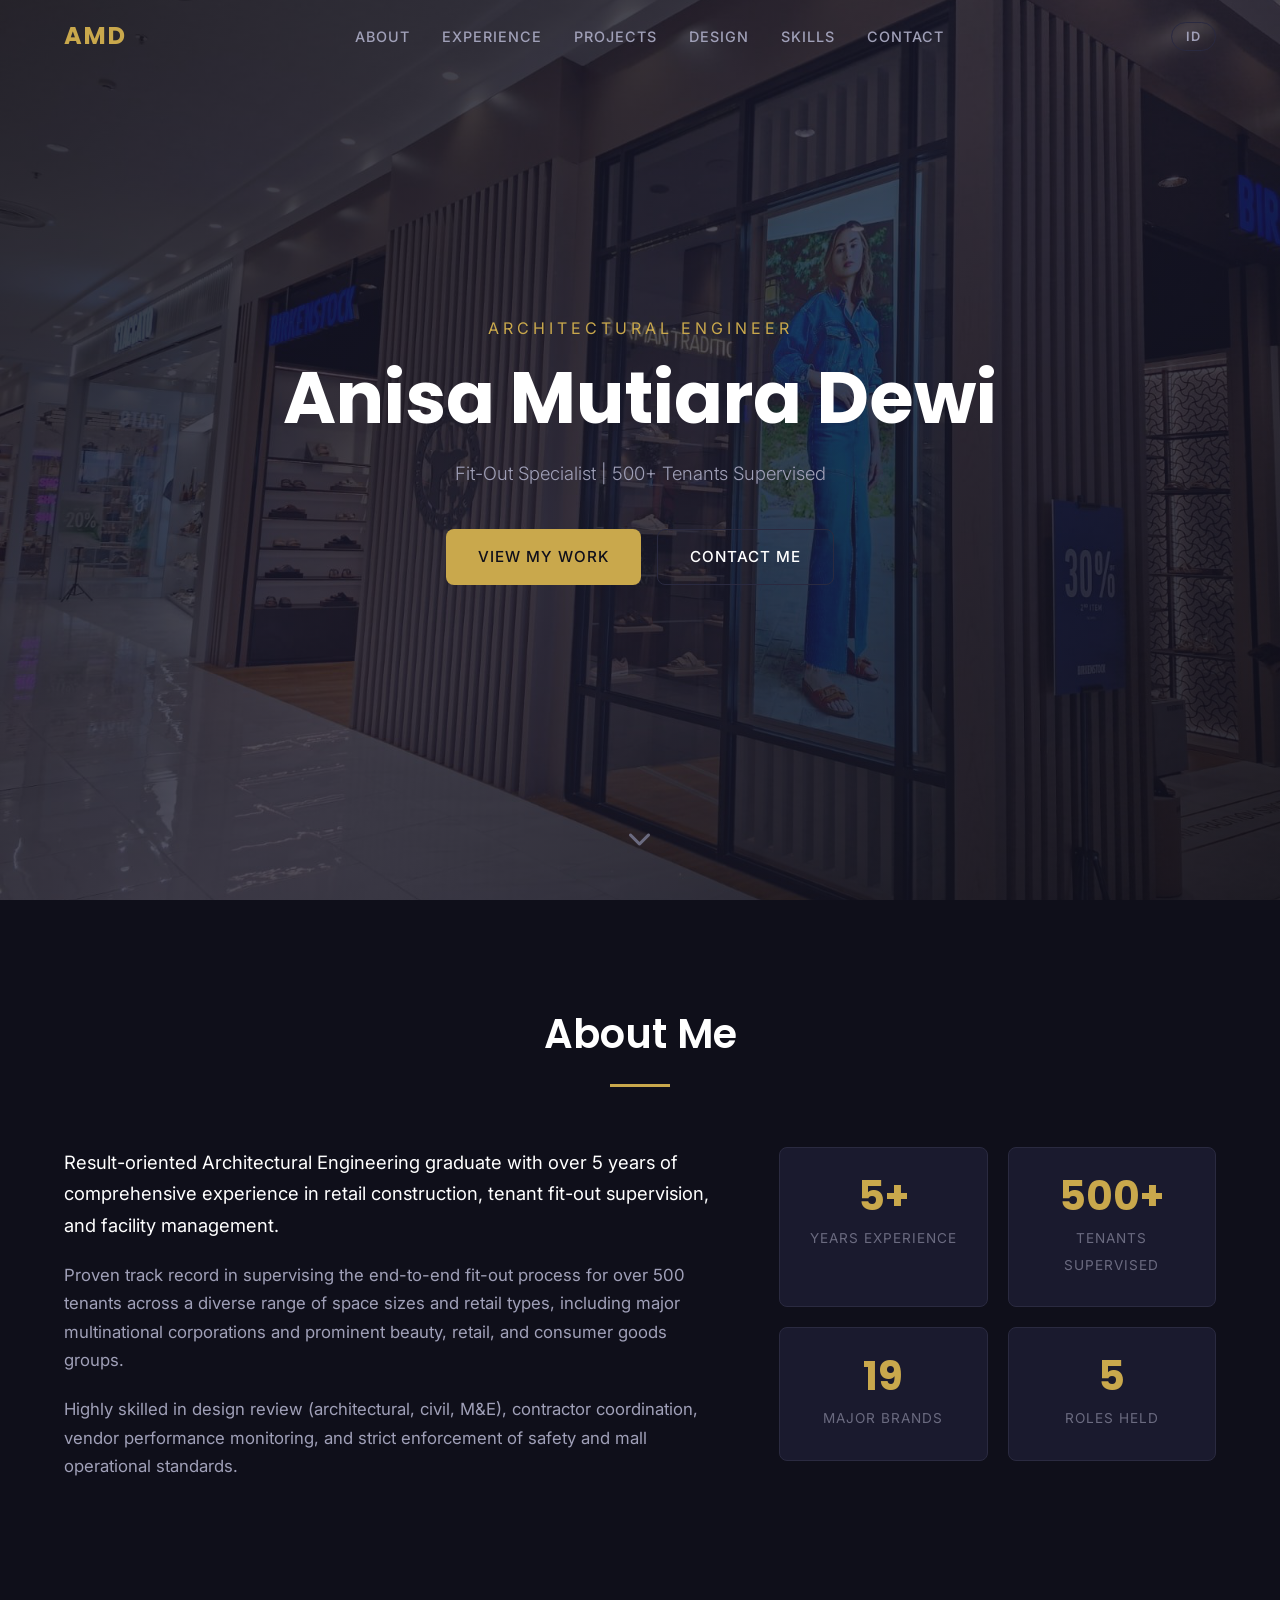
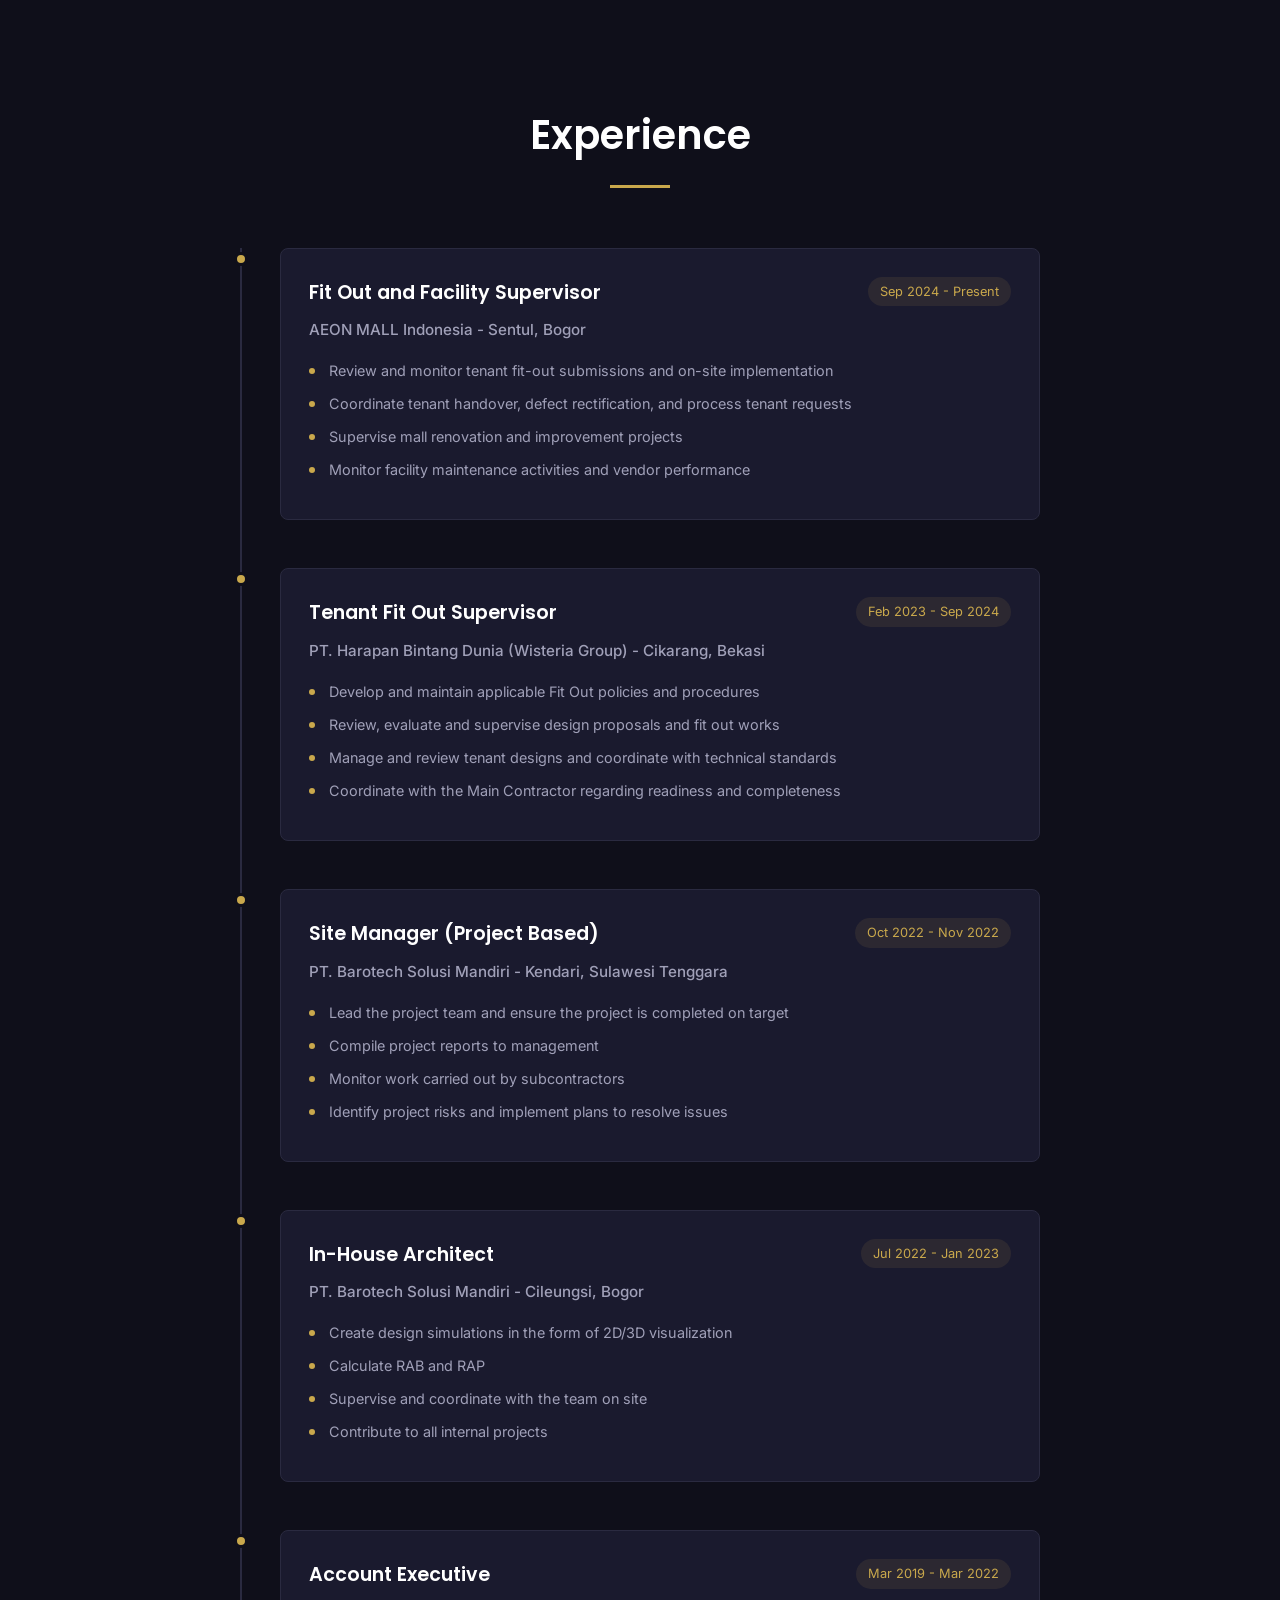
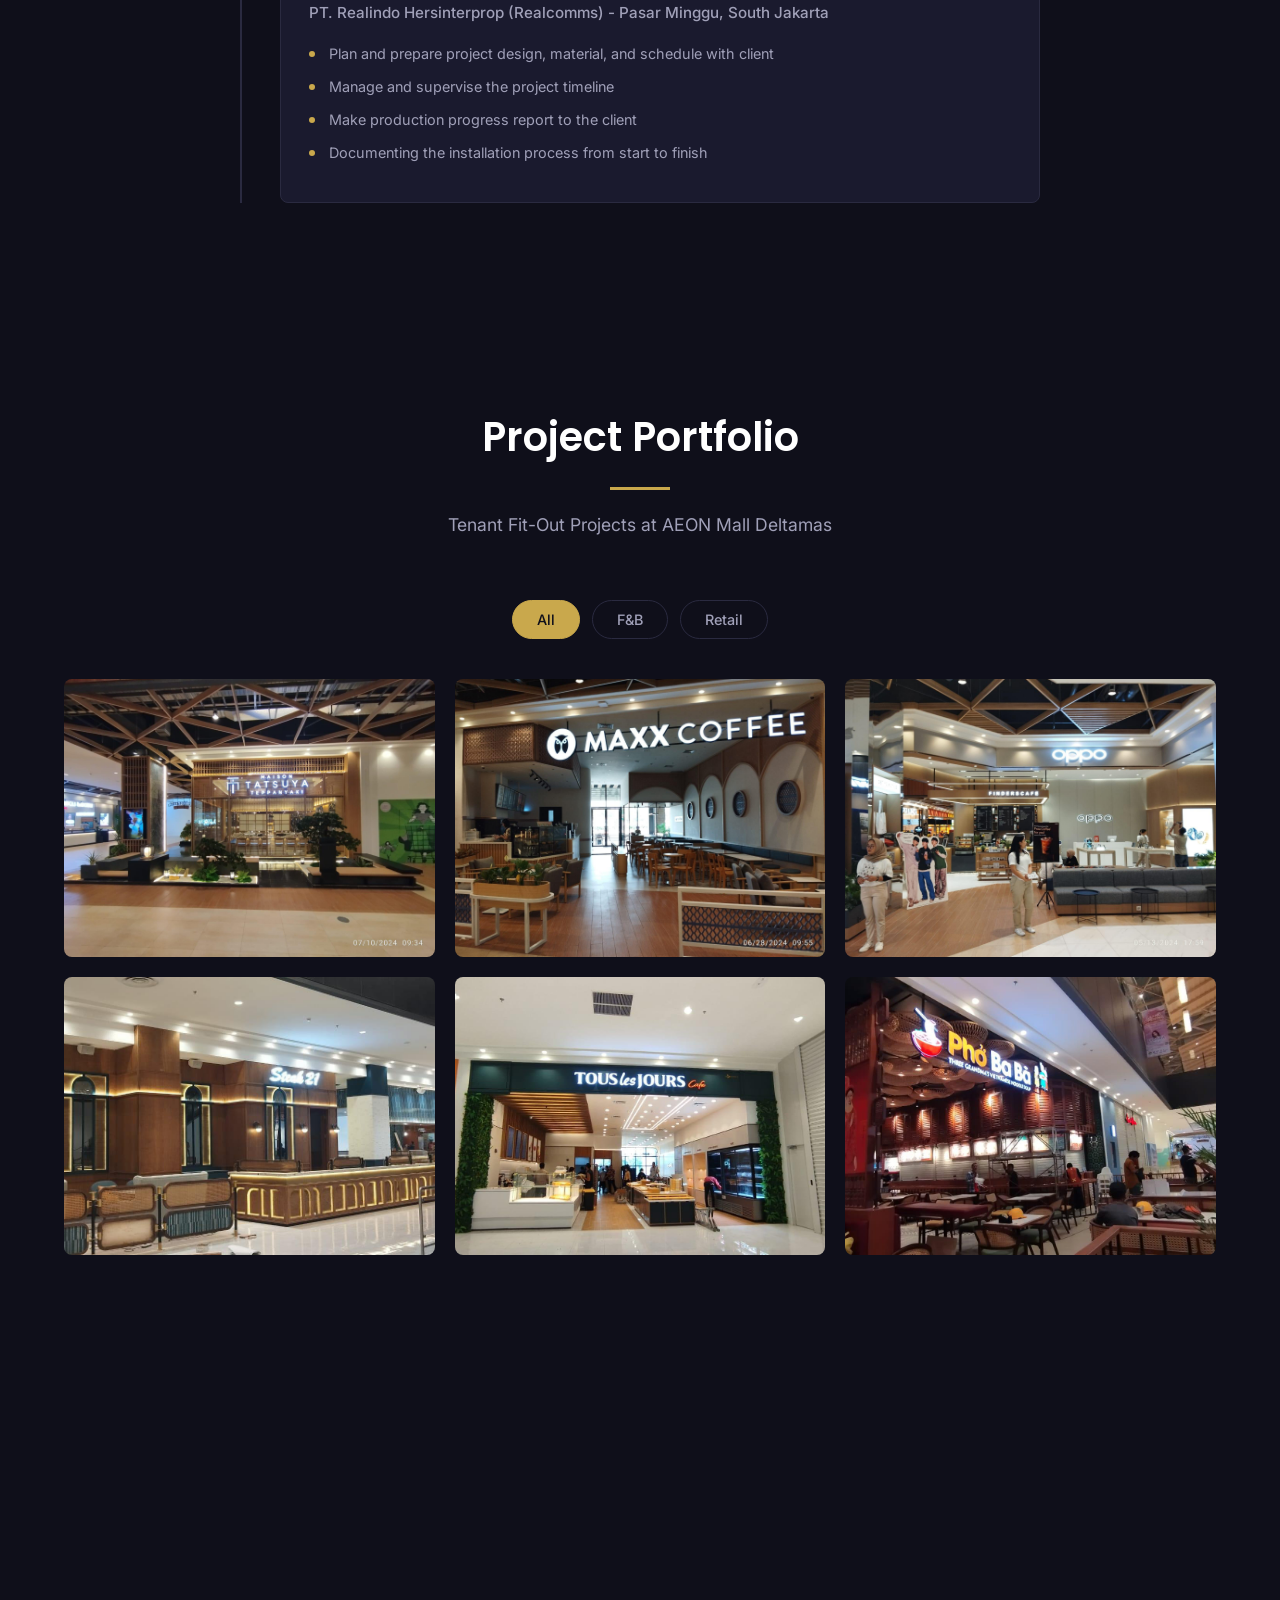
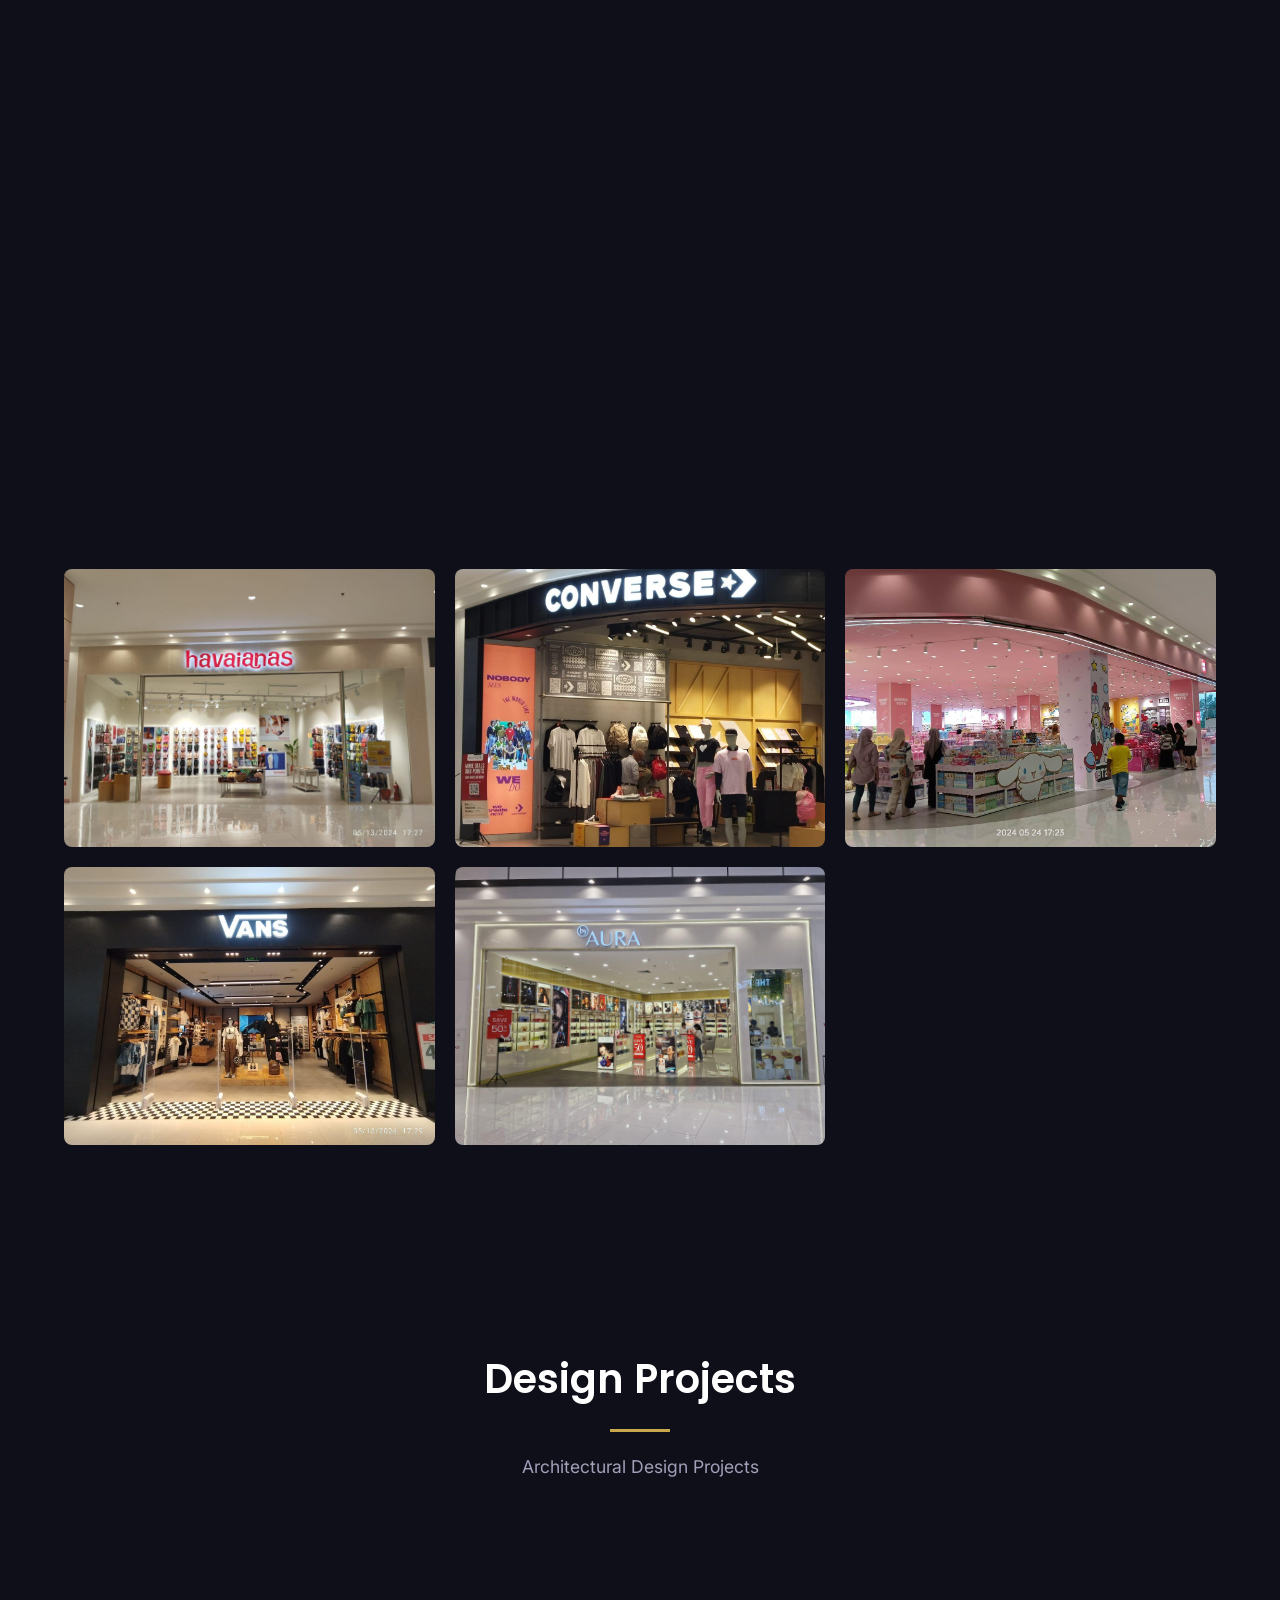
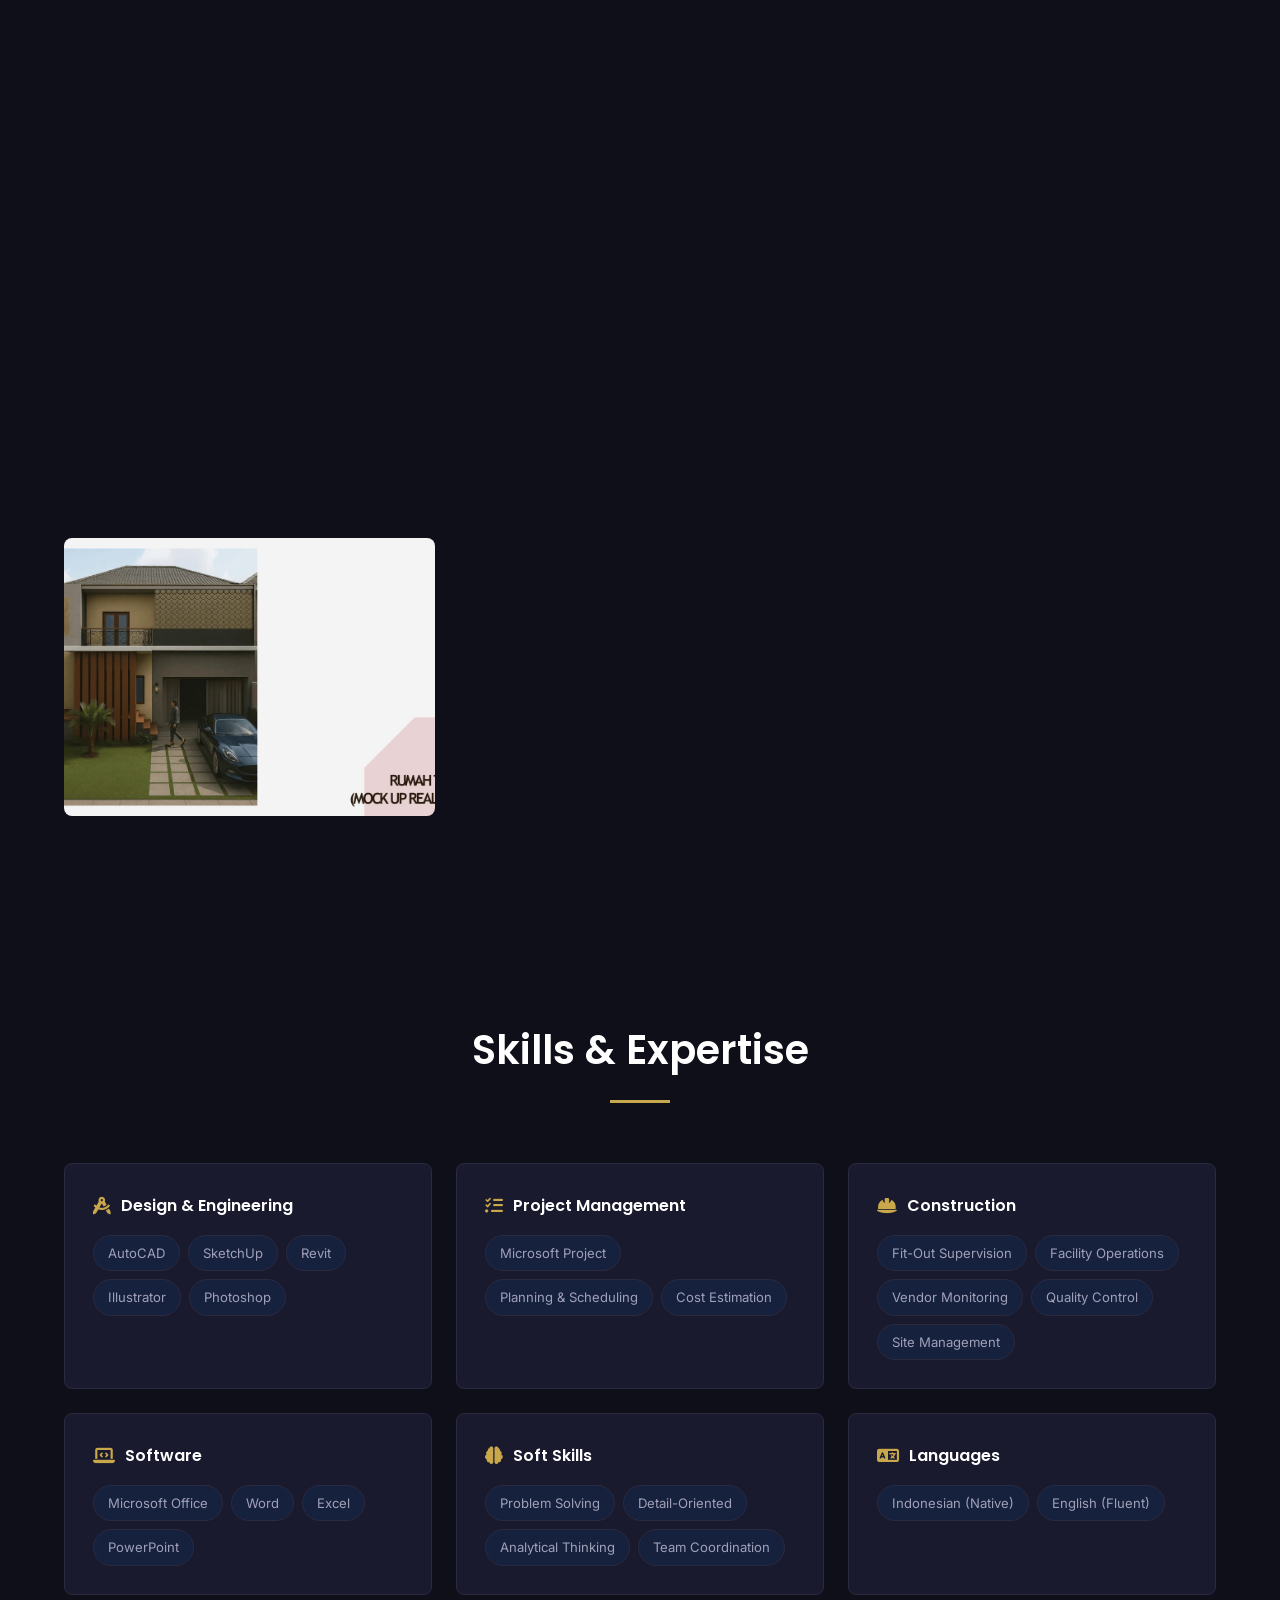
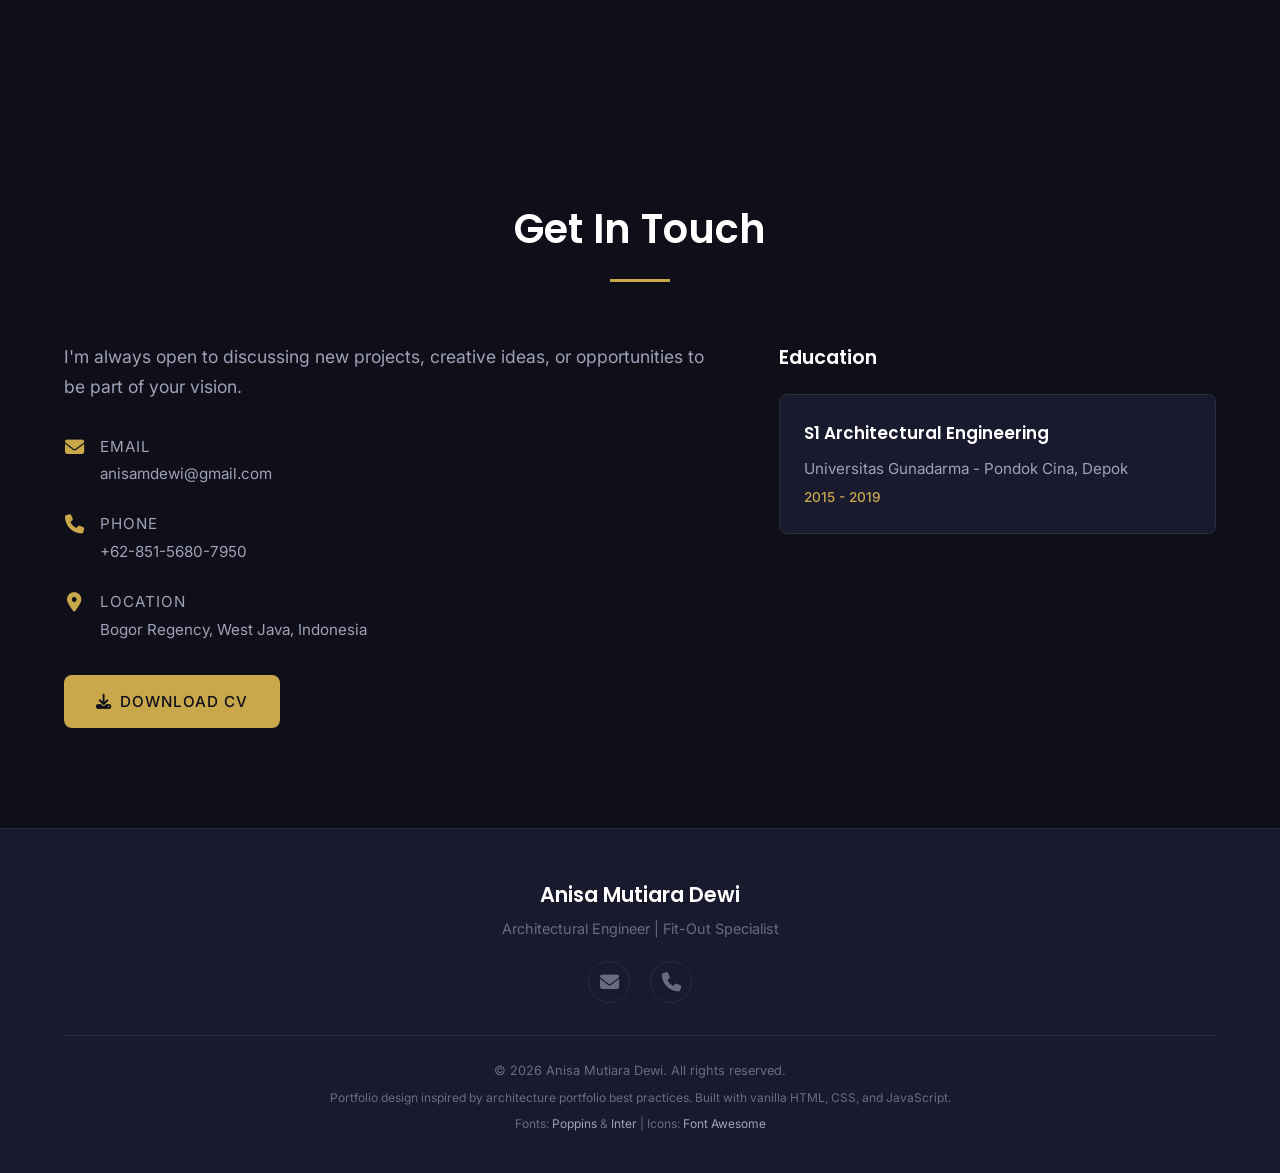
==== commit 5b44b6e8: "Add design projects portfolio (7 projects) and optimize images" ====
--- a/index.html
+++ b/index.html
@@ -21,6 +21,7 @@
                 <li><a href="#about" data-en="About" data-id="Tentang">About</a></li>
                 <li><a href="#experience" data-en="Experience" data-id="Pengalaman">Experience</a></li>
                 <li><a href="#projects" data-en="Projects" data-id="Proyek">Projects</a></li>
+                <li><a href="#design-projects" data-en="Design" data-id="Desain">Design</a></li>
                 <li><a href="#skills" data-en="Skills" data-id="Keahlian">Skills</a></li>
                 <li><a href="#contact" data-en="Contact" data-id="Kontak">Contact</a></li>
             </ul>
@@ -241,13 +242,13 @@
                     </div>
                 </div>
 
-                <div class="project-card" data-category="fb" data-tenant="oppo">
-                    <div class="project-img">
-                        <img src="images/fb/oppo-1.jpg" alt="OPPO Fit-Out" loading="lazy">
+                <div class="project-card" data-category="retail" data-tenant="oppo">
+                    <div class="project-img">
+                        <img src="images/retail/oppo-1.jpg" alt="OPPO Fit-Out" loading="lazy">
                     </div>
                     <div class="project-overlay">
                         <h3>OPPO</h3>
-                        <span class="project-category">F&B</span>
+                        <span class="project-category">Retail</span>
                     </div>
                 </div>
 
@@ -409,6 +410,91 @@
                     <div class="project-overlay">
                         <h3>By Aura</h3>
                         <span class="project-category">Retail</span>
+                    </div>
+                </div>
+
+            </div>
+        </div>
+    </section>
+
+    <!-- DESIGN PROJECTS -->
+    <section class="section design-projects" id="design-projects">
+        <div class="container">
+            <div class="section-header">
+                <h2 class="section-title" data-en="Design Projects" data-id="Proyek Desain">Design Projects</h2>
+                <div class="section-line"></div>
+                <p class="section-subtitle" data-en="Architectural Design Projects" data-id="Proyek Desain Arsitektur">Architectural Design Projects</p>
+            </div>
+
+            <div class="project-grid" id="designGrid">
+
+                <div class="project-card" data-category="design" data-tenant="gedung-serbaguna-sdn-5-pecatu">
+                    <div class="project-img">
+                        <img src="images/design/gedung-serbaguna-sdn-5-pecatu-1.jpg" alt="Gedung Serbaguna SDN 5 Pecatu" loading="lazy">
+                    </div>
+                    <div class="project-overlay">
+                        <h3>Gedung Serbaguna SDN 5 Pecatu</h3>
+                        <span class="project-category">Design</span>
+                    </div>
+                </div>
+
+                <div class="project-card" data-category="design" data-tenant="laundry-store-jakarta">
+                    <div class="project-img">
+                        <img src="images/design/laundry-store-jakarta-1.jpg" alt="Laundry Store @ Jakarta" loading="lazy">
+                    </div>
+                    <div class="project-overlay">
+                        <h3>Laundry Store @ Jakarta</h3>
+                        <span class="project-category">Design</span>
+                    </div>
+                </div>
+
+                <div class="project-card" data-category="design" data-tenant="rent-office">
+                    <div class="project-img">
+                        <img src="images/design/rent-office-1.jpg" alt="Rent Office" loading="lazy">
+                    </div>
+                    <div class="project-overlay">
+                        <h3>Rent Office</h3>
+                        <span class="project-category">Design</span>
+                    </div>
+                </div>
+
+                <div class="project-card" data-category="design" data-tenant="ruko-hotel-mambal">
+                    <div class="project-img">
+                        <img src="images/design/ruko-hotel-mambal-1.jpg" alt="Ruko and Hotel @ Mambal" loading="lazy">
+                    </div>
+                    <div class="project-overlay">
+                        <h3>Ruko and Hotel @ Mambal</h3>
+                        <span class="project-category">Design</span>
+                    </div>
+                </div>
+
+                <div class="project-card" data-category="design" data-tenant="rumah-bekasi-timur">
+                    <div class="project-img">
+                        <img src="images/design/rumah-bekasi-timur-1.jpg" alt="Rumah @ Bekasi Timur" loading="lazy">
+                    </div>
+                    <div class="project-overlay">
+                        <h3>Rumah @ Bekasi Timur</h3>
+                        <span class="project-category">Design</span>
+                    </div>
+                </div>
+
+                <div class="project-card" data-category="design" data-tenant="rumah-galaxy">
+                    <div class="project-img">
+                        <img src="images/design/rumah-galaxy-1.jpg" alt="Rumah @ Galaxy" loading="lazy">
+                    </div>
+                    <div class="project-overlay">
+                        <h3>Rumah @ Galaxy</h3>
+                        <span class="project-category">Design</span>
+                    </div>
+                </div>
+
+                <div class="project-card" data-category="design" data-tenant="rumah-type-250">
+                    <div class="project-img">
+                        <img src="images/design/rumah-type-250-1.jpg" alt="Rumah Type 250 (Mockup Real Estate)" loading="lazy">
+                    </div>
+                    <div class="project-overlay">
+                        <h3>Rumah Type 250 (Mockup Real Estate)</h3>
+                        <span class="project-category">Design</span>
                     </div>
                 </div>
 
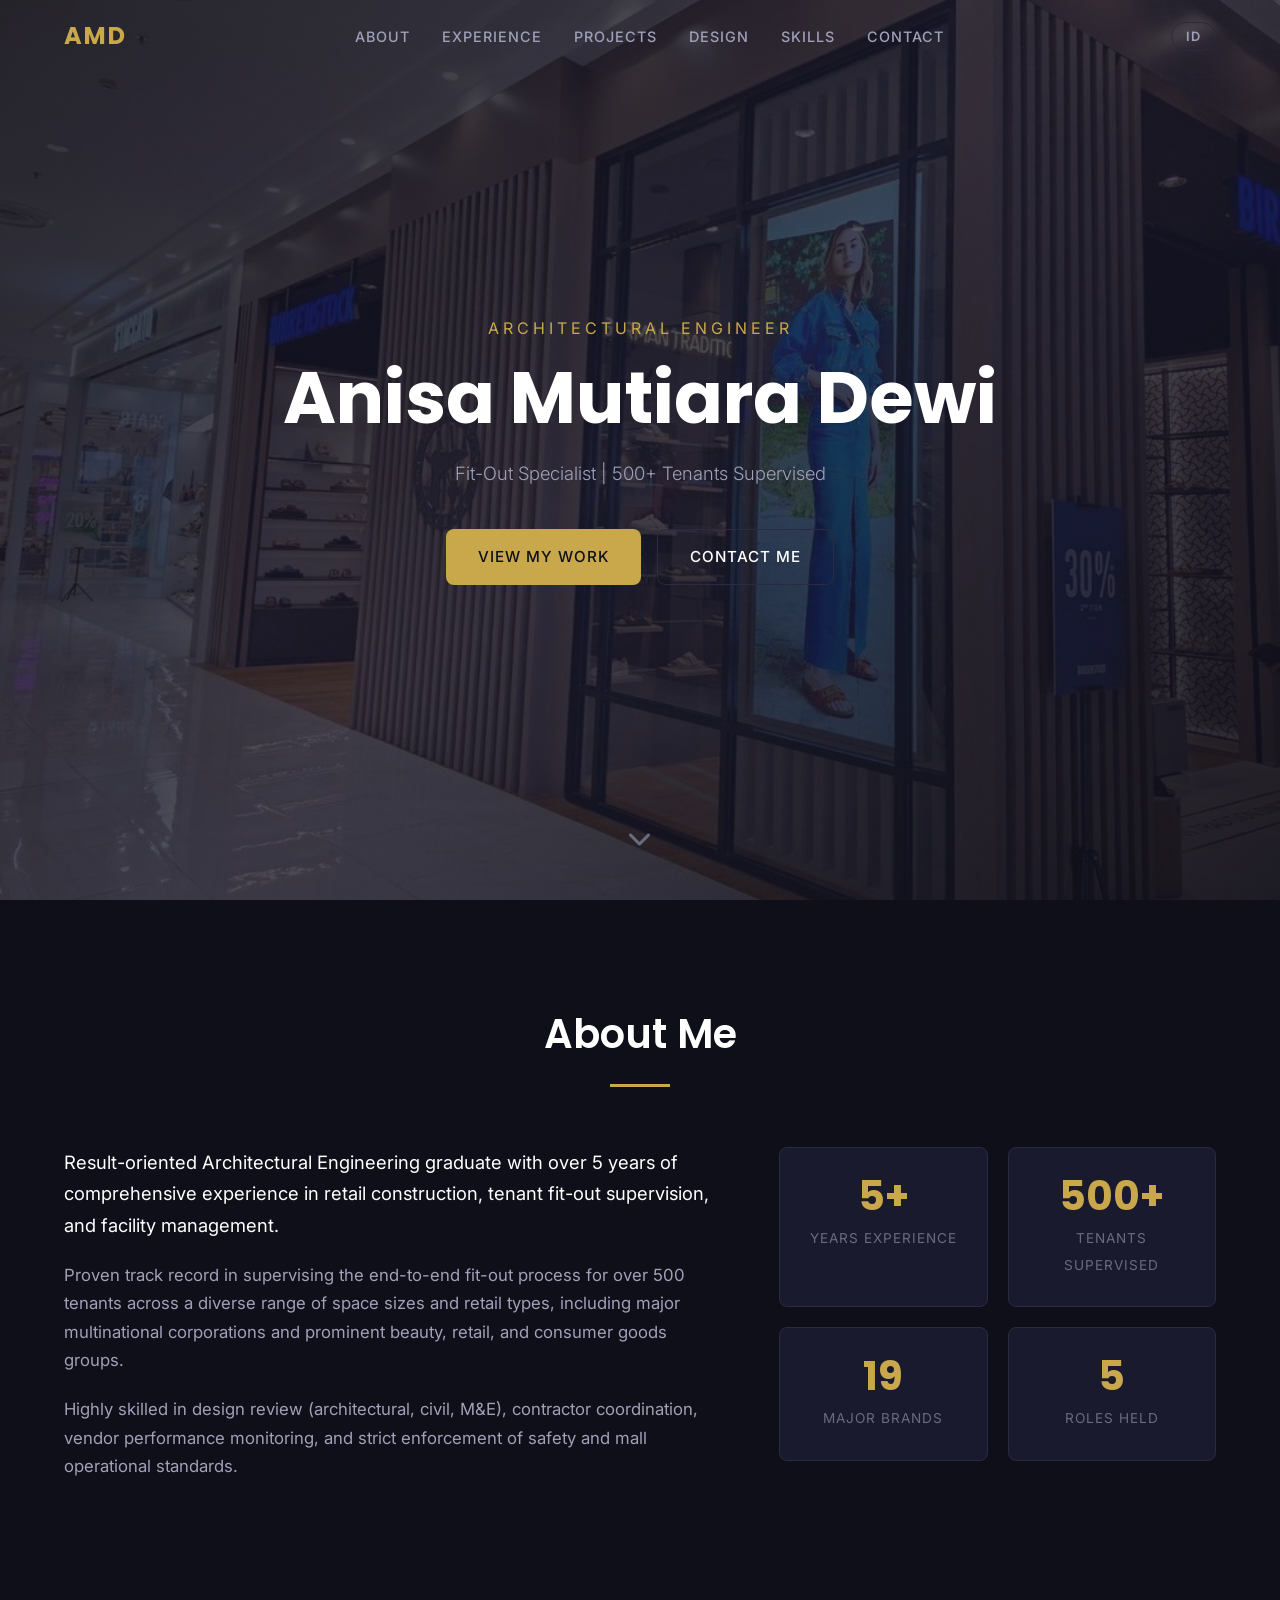
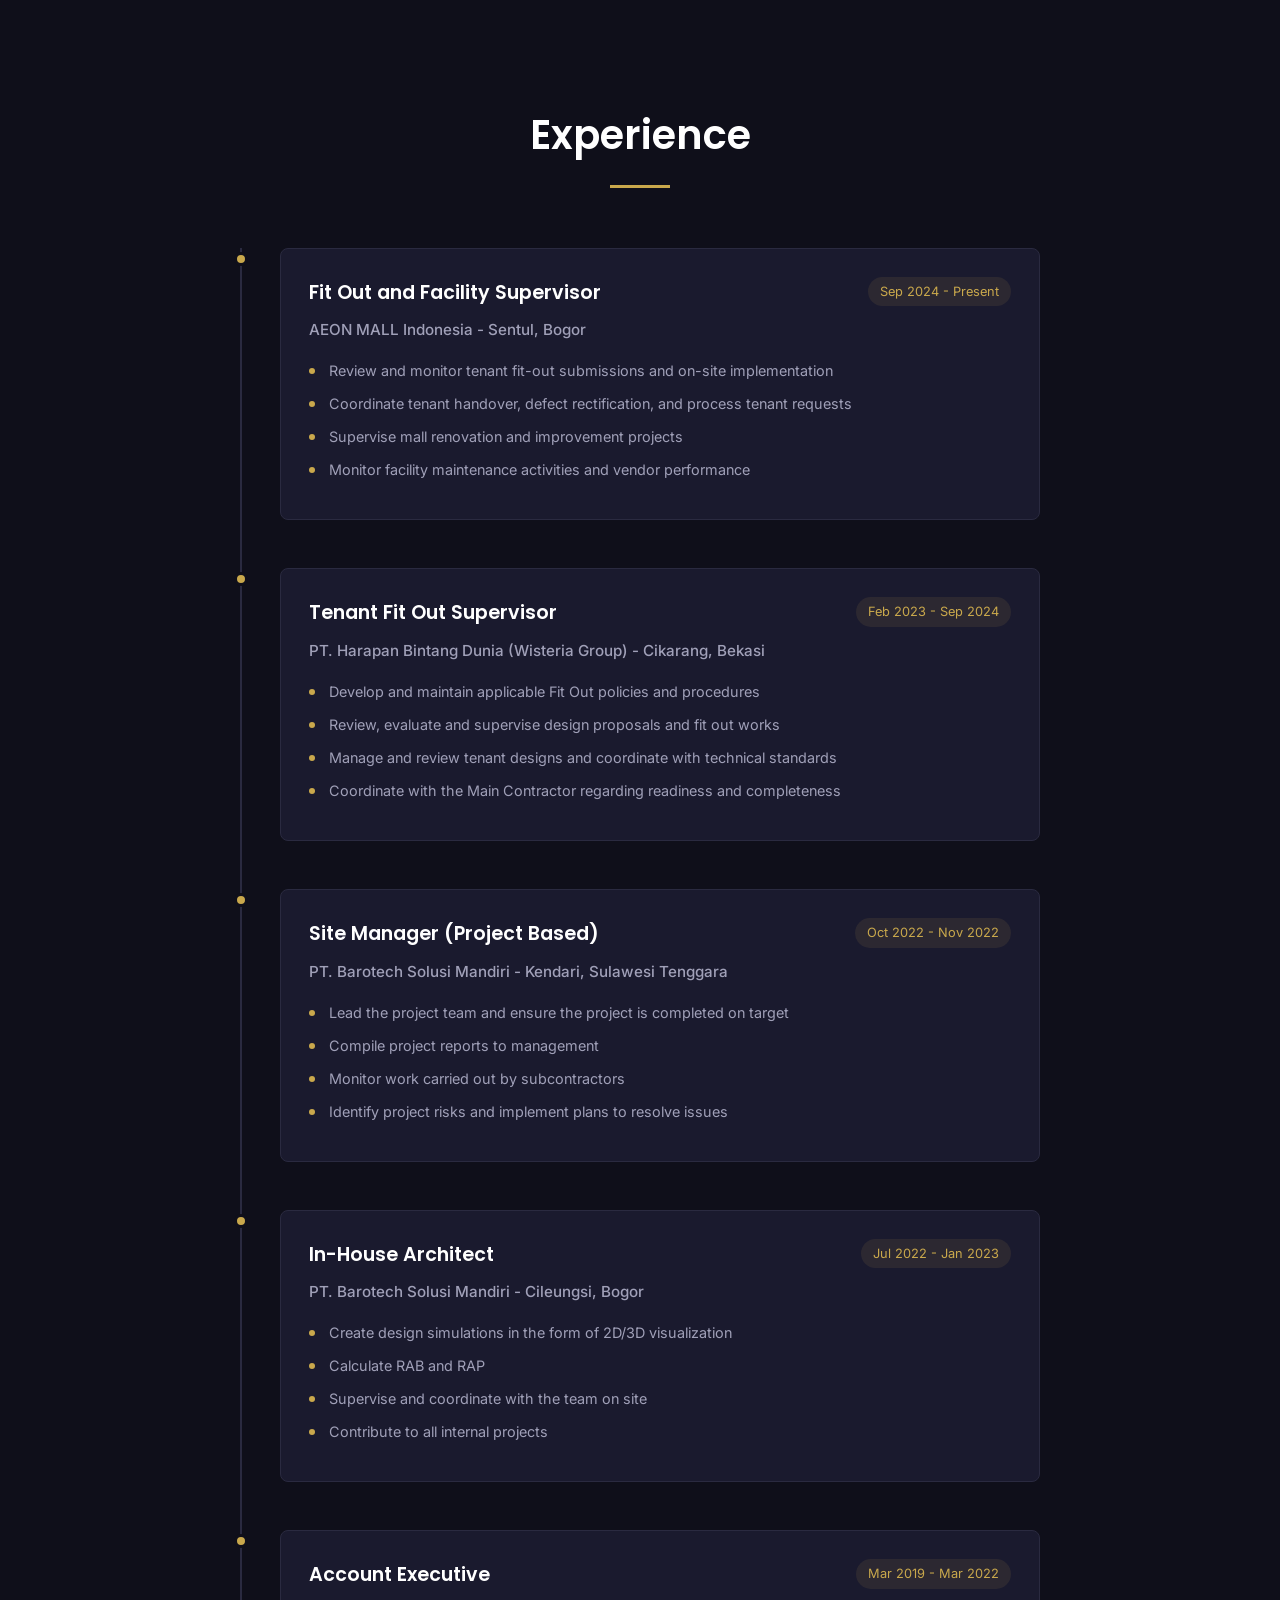
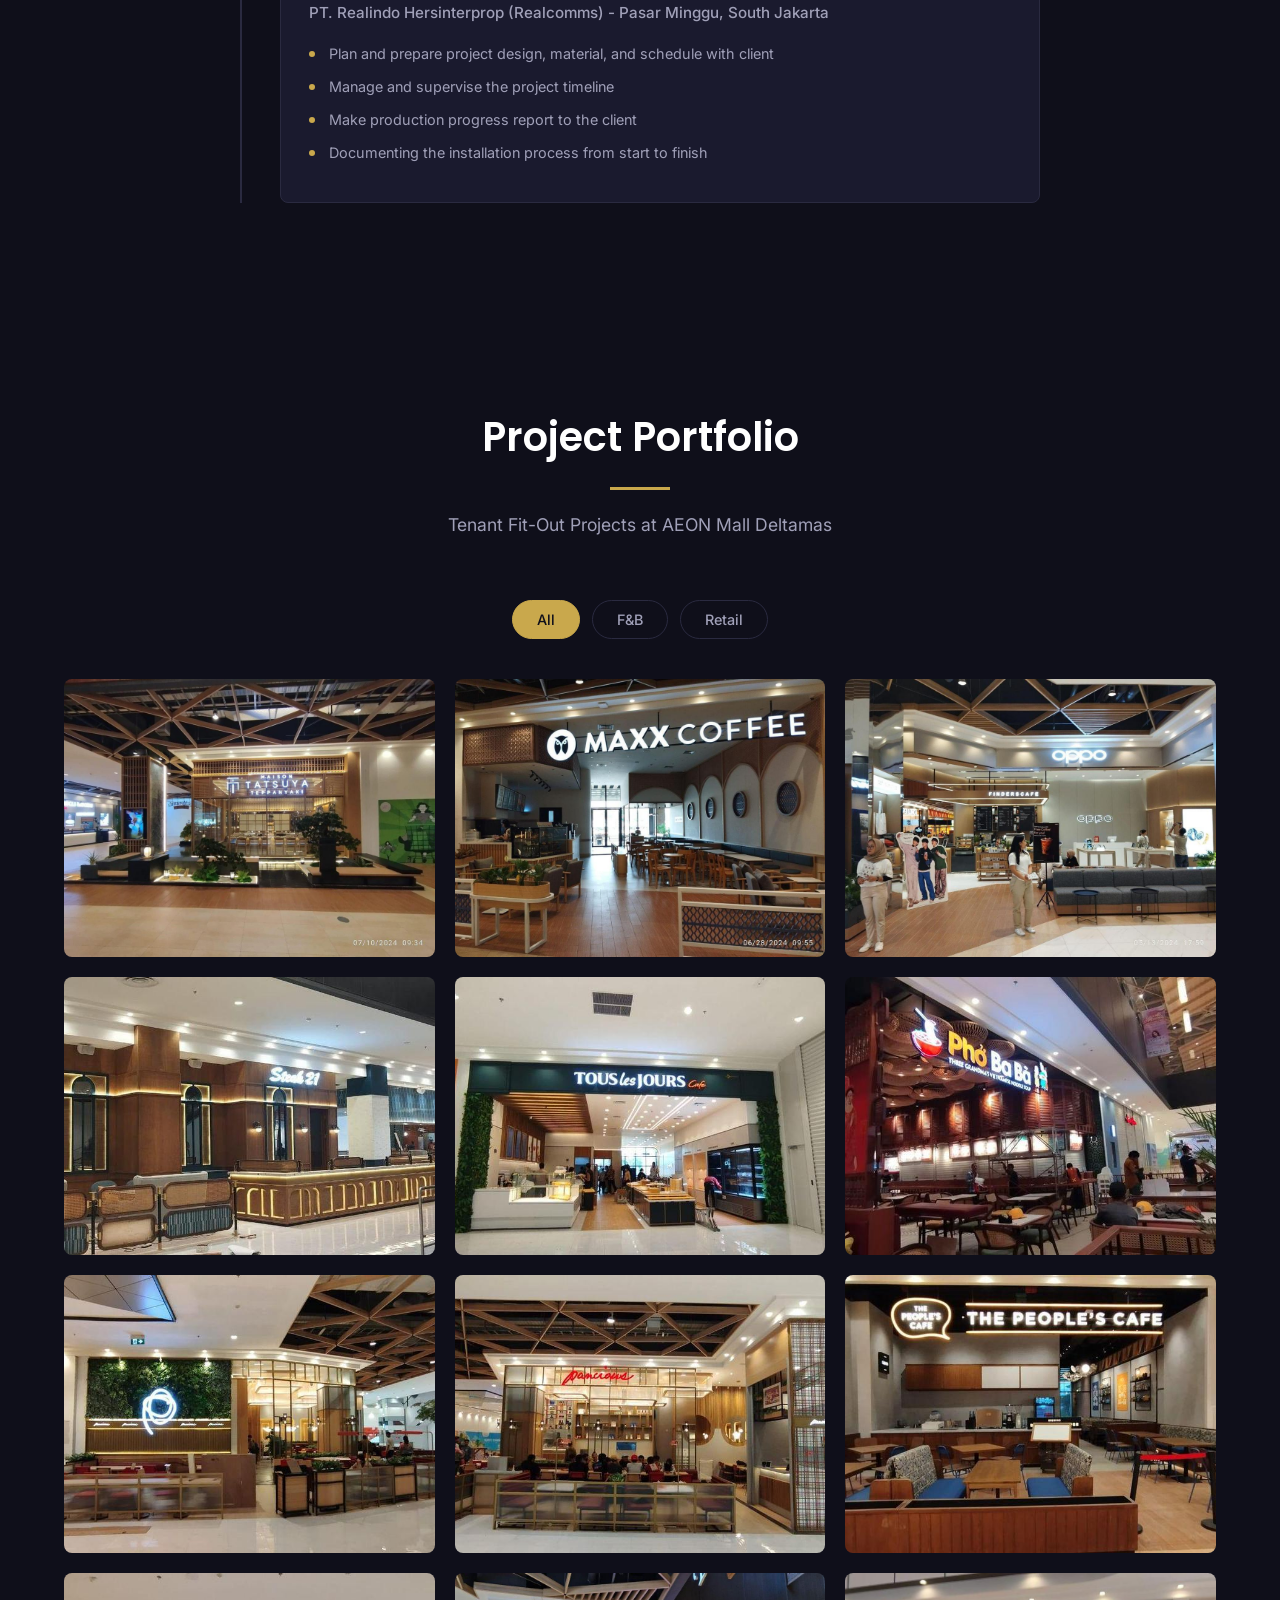
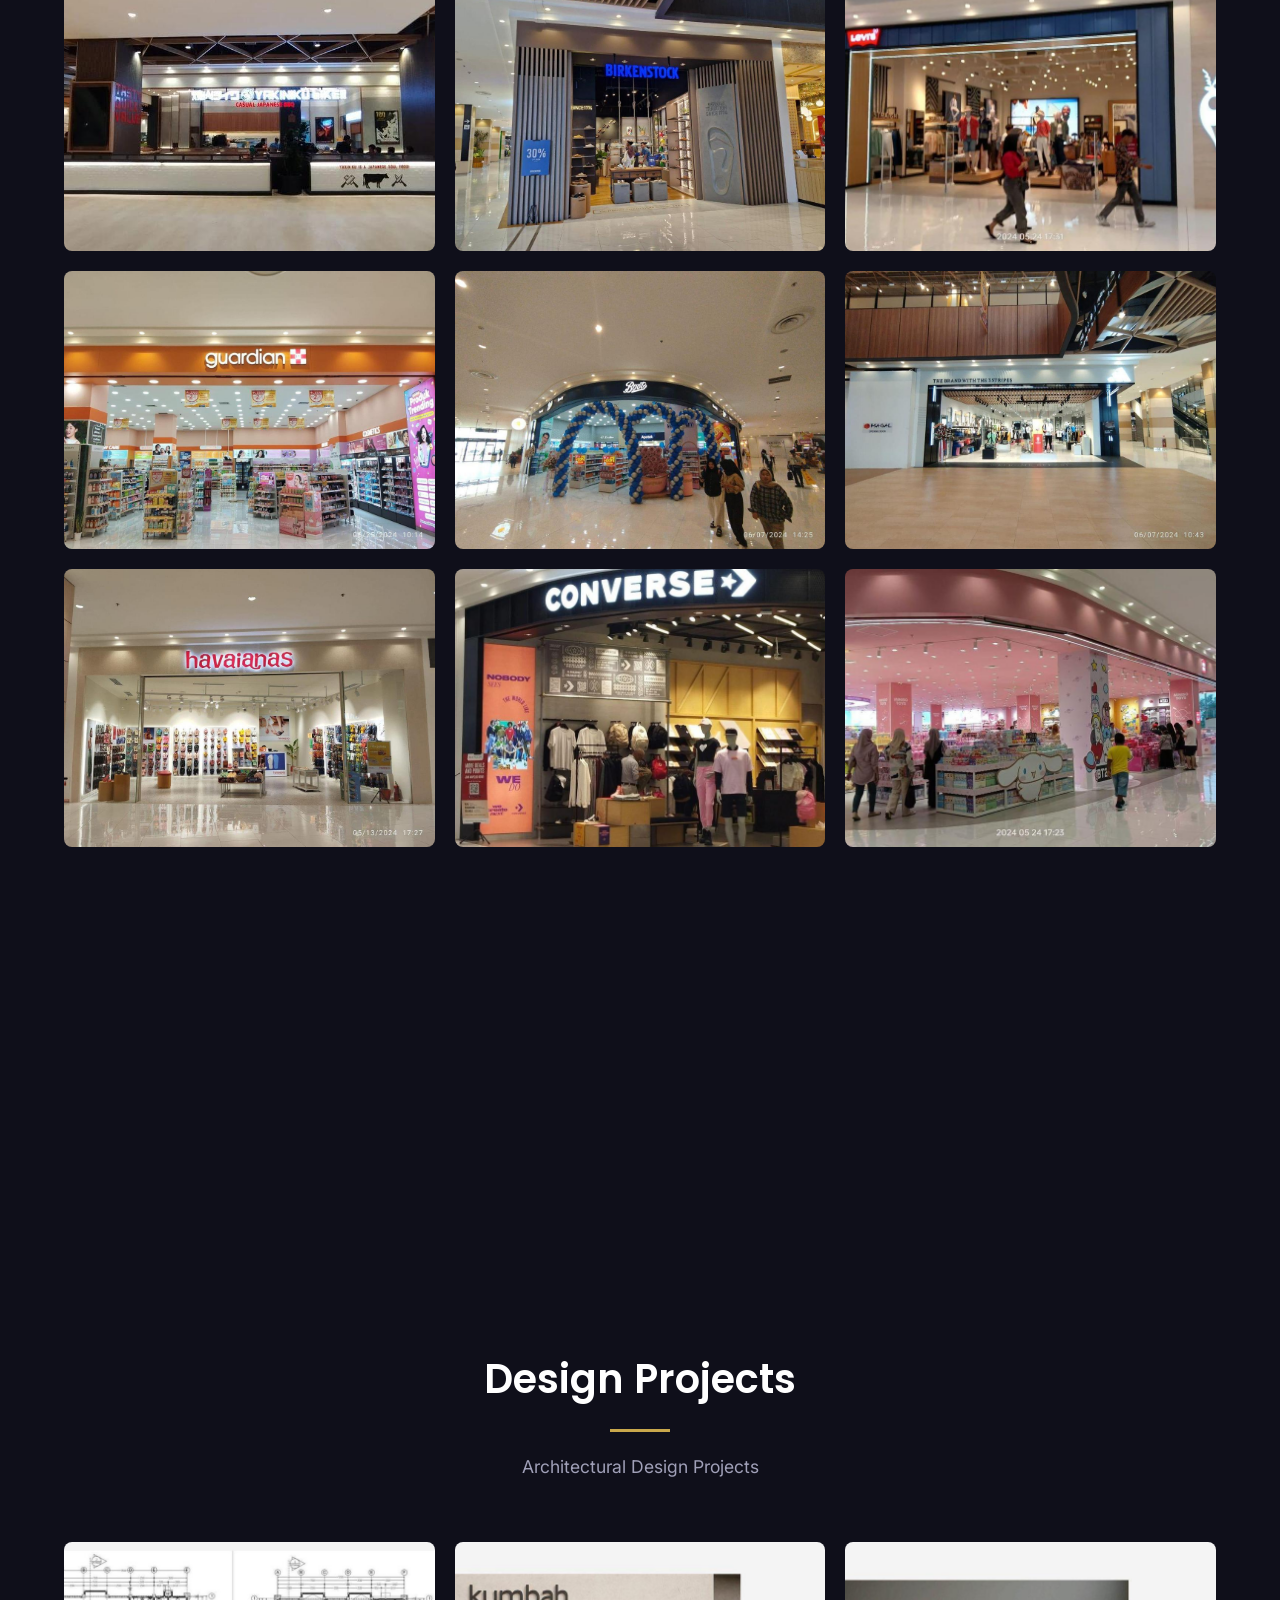
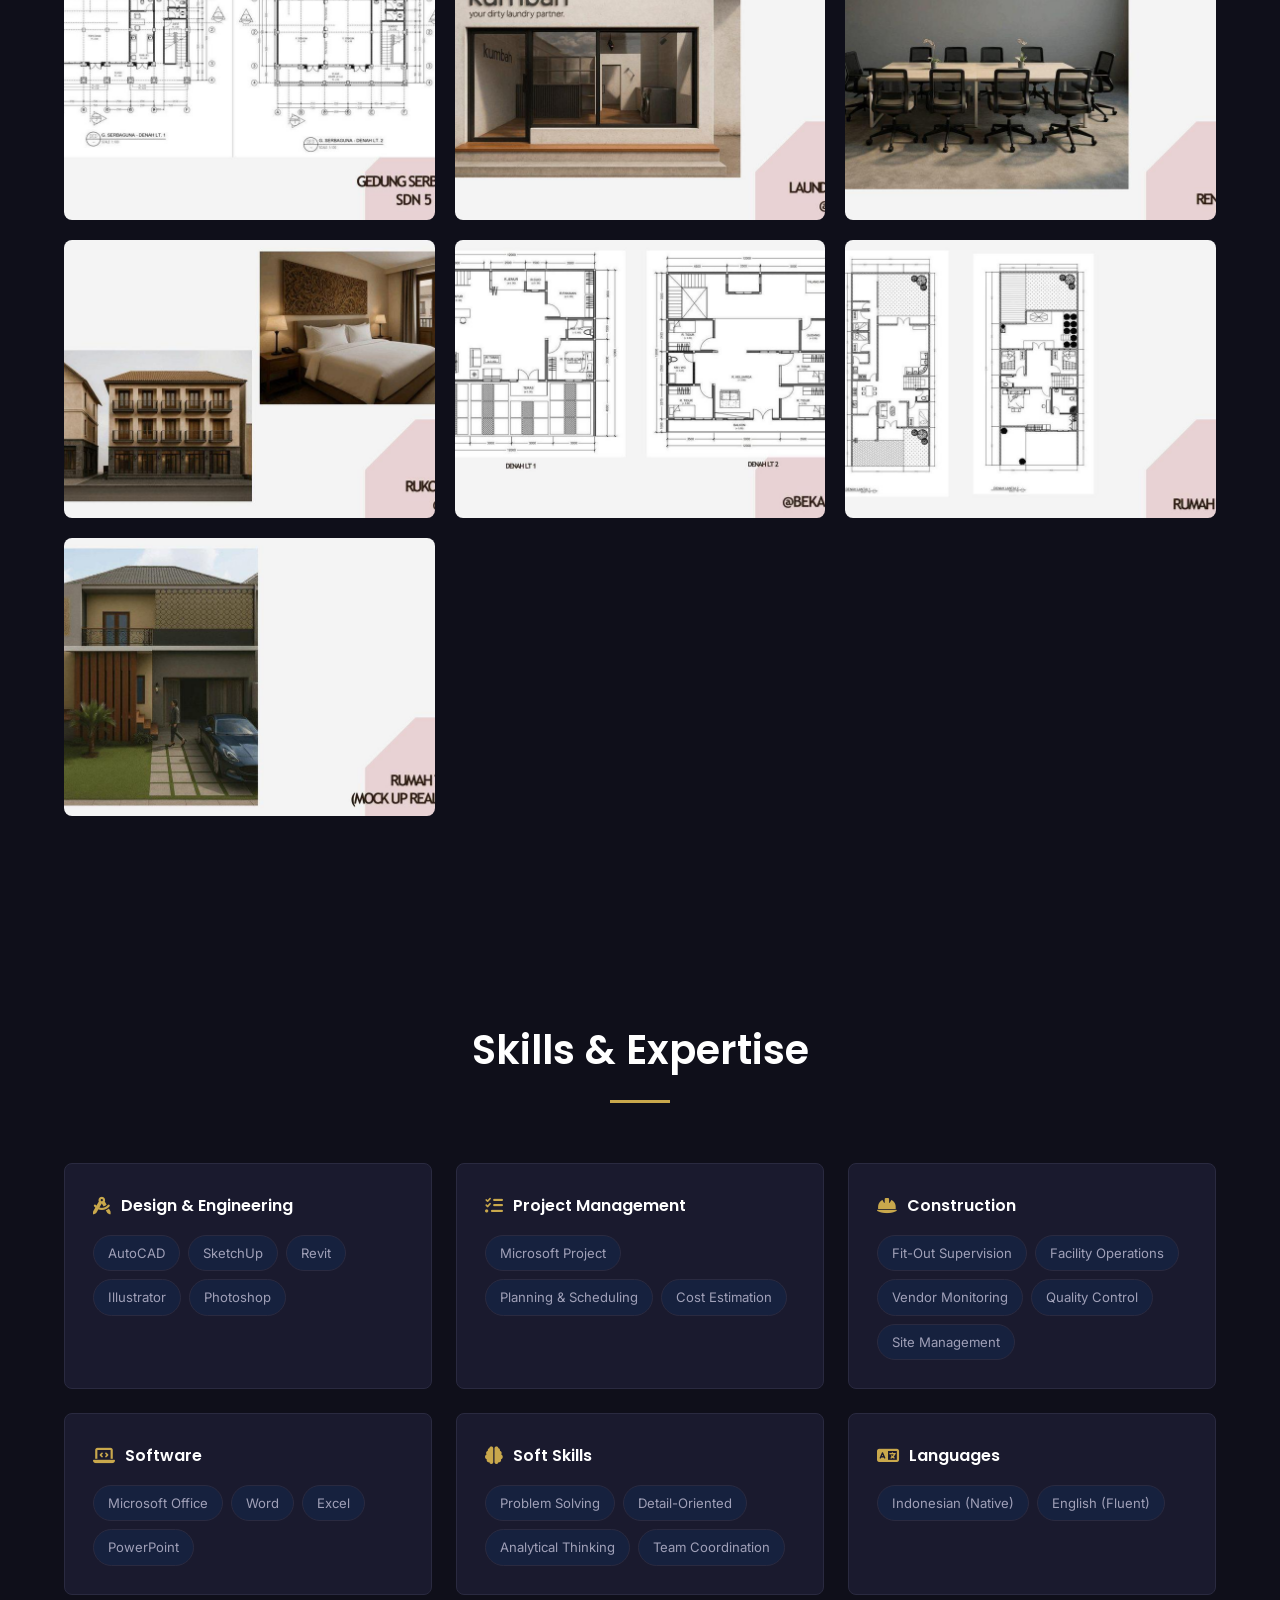
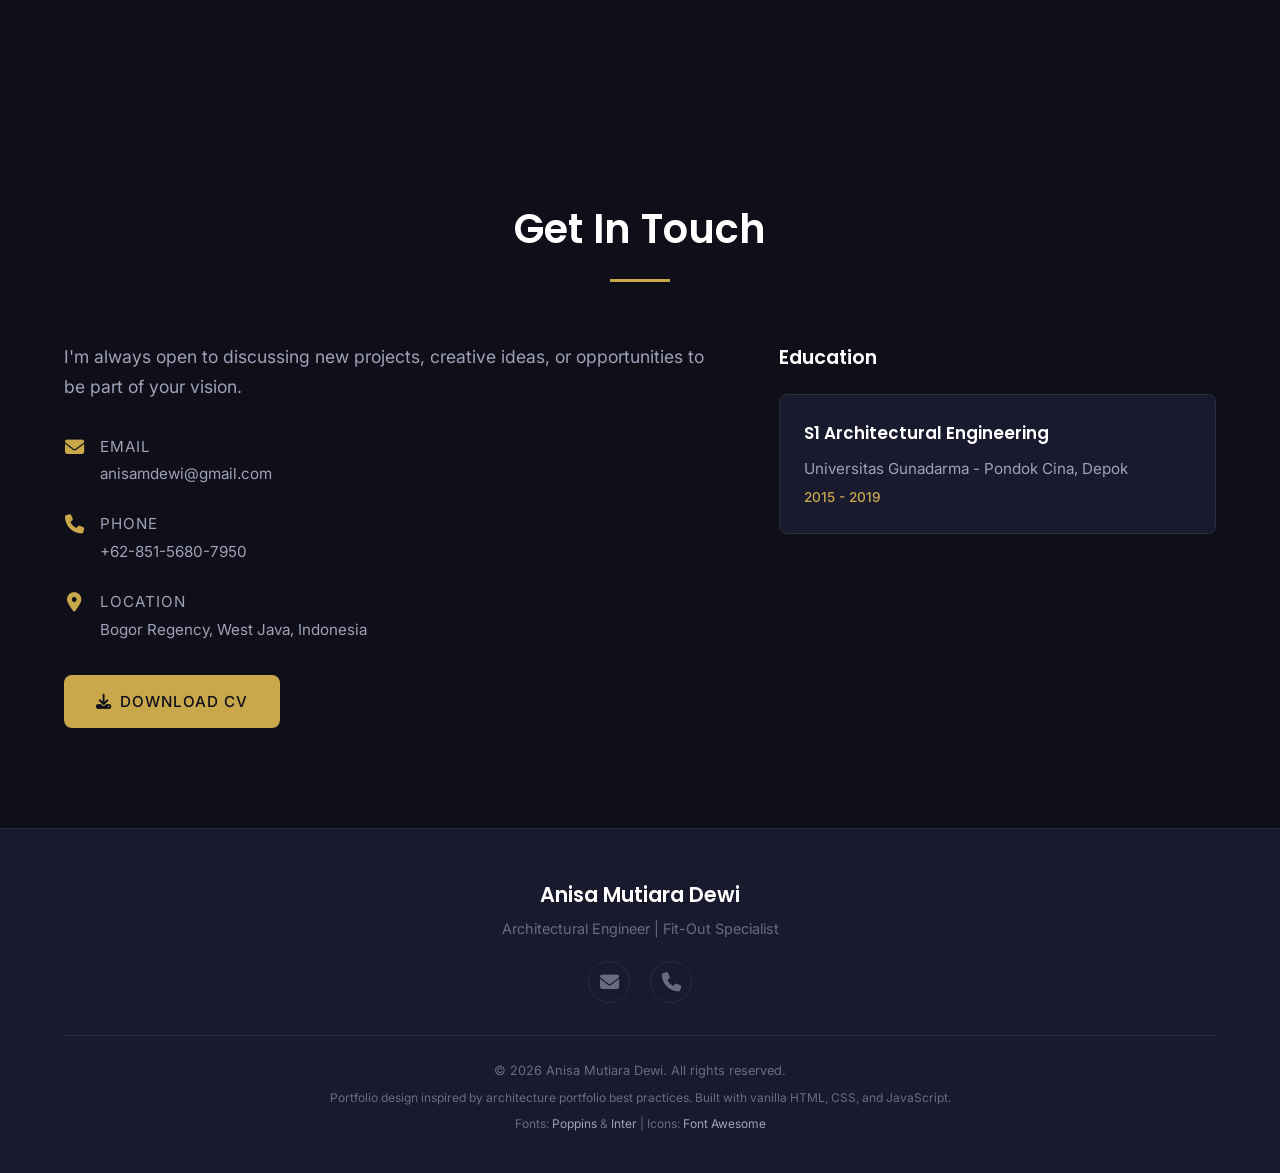
==== commit 8bc20e50: "Optimize all images (max 1000px) and add async decoding" ====
--- a/index.html
+++ b/index.html
@@ -42,7 +42,7 @@
     <!-- HERO -->
     <section class="hero" id="hero">
         <div class="hero-bg">
-            <img src="images/retail/birkenstock-2.jpg" alt="Fit-Out Project" loading="eager">
+            <img src="images/retail/birkenstock-2.jpg" alt="Fit-Out Project" loading="eager" decoding="async" fetchpriority="high">
         </div>
         <div class="hero-overlay"></div>
         <div class="hero-content">
@@ -214,7 +214,7 @@
                 <!-- F&B Tenants -->
                 <div class="project-card" data-category="fb" data-tenant="maison-tatsuya">
                     <div class="project-img">
-                        <img src="images/fb/maison-tatsuya-1.jpg" alt="Maison Tatsuya Fit-Out" loading="lazy">
+                        <img src="images/fb/maison-tatsuya-1.jpg" alt="Maison Tatsuya Fit-Out" loading="lazy" decoding="async">
                     </div>
                     <div class="project-overlay">
                         <h3>Maison Tatsuya</h3>
@@ -224,7 +224,7 @@
 
                 <div class="project-card" data-category="fb" data-tenant="maxx-coffee">
                     <div class="project-img">
-                        <img src="images/fb/maxx-coffee-1.jpg" alt="Maxx Coffee Fit-Out" loading="lazy">
+                        <img src="images/fb/maxx-coffee-1.jpg" alt="Maxx Coffee Fit-Out" loading="lazy" decoding="async">
                     </div>
                     <div class="project-overlay">
                         <h3>Maxx Coffee</h3>
@@ -234,7 +234,7 @@
 
                 <div class="project-card" data-category="fb" data-tenant="steak-21">
                     <div class="project-img">
-                        <img src="images/fb/steak-21-1.jpg" alt="Steak 21 Fit-Out" loading="lazy">
+                        <img src="images/fb/steak-21-1.jpg" alt="Steak 21 Fit-Out" loading="lazy" decoding="async">
                     </div>
                     <div class="project-overlay">
                         <h3>Steak 21</h3>
@@ -244,7 +244,7 @@
 
                 <div class="project-card" data-category="retail" data-tenant="oppo">
                     <div class="project-img">
-                        <img src="images/retail/oppo-1.jpg" alt="OPPO Fit-Out" loading="lazy">
+                        <img src="images/retail/oppo-1.jpg" alt="OPPO Fit-Out" loading="lazy" decoding="async">
                     </div>
                     <div class="project-overlay">
                         <h3>OPPO</h3>
@@ -254,7 +254,7 @@
 
                 <div class="project-card" data-category="fb" data-tenant="tous-les-jours">
                     <div class="project-img">
-                        <img src="images/fb/tous-les-jours-1.jpg" alt="Tous Les Jours Fit-Out" loading="lazy">
+                        <img src="images/fb/tous-les-jours-1.jpg" alt="Tous Les Jours Fit-Out" loading="lazy" decoding="async">
                     </div>
                     <div class="project-overlay">
                         <h3>Tous Les Jours</h3>
@@ -264,7 +264,7 @@
 
                 <div class="project-card" data-category="fb" data-tenant="pho-ba-ba">
                     <div class="project-img">
-                        <img src="images/fb/pho-ba-ba-1.jpg" alt="Pho Ba Ba Fit-Out" loading="lazy">
+                        <img src="images/fb/pho-ba-ba-1.jpg" alt="Pho Ba Ba Fit-Out" loading="lazy" decoding="async">
                     </div>
                     <div class="project-overlay">
                         <h3>Pho Ba Ba</h3>
@@ -274,7 +274,7 @@
 
                 <div class="project-card" data-category="fb" data-tenant="pancious">
                     <div class="project-img">
-                        <img src="images/fb/pancious-1.jpg" alt="Pancious Fit-Out" loading="lazy">
+                        <img src="images/fb/pancious-1.jpg" alt="Pancious Fit-Out" loading="lazy" decoding="async">
                     </div>
                     <div class="project-overlay">
                         <h3>Pancious</h3>
@@ -284,7 +284,7 @@
 
                 <div class="project-card" data-category="fb" data-tenant="chadol-gujeolpan">
                     <div class="project-img">
-                        <img src="images/fb/chadol-gujeolpan-1.jpg" alt="Chadol Gujeolpan Fit-Out" loading="lazy">
+                        <img src="images/fb/chadol-gujeolpan-1.jpg" alt="Chadol Gujeolpan Fit-Out" loading="lazy" decoding="async">
                     </div>
                     <div class="project-overlay">
                         <h3>Chadol Gujeolpan</h3>
@@ -294,7 +294,7 @@
 
                 <div class="project-card" data-category="fb" data-tenant="peoples-cafe">
                     <div class="project-img">
-                        <img src="images/fb/peoples-cafe-1.jpg" alt="The People's Cafe Fit-Out" loading="lazy">
+                        <img src="images/fb/peoples-cafe-1.jpg" alt="The People's Cafe Fit-Out" loading="lazy" decoding="async">
                     </div>
                     <div class="project-overlay">
                         <h3>The People's Cafe</h3>
@@ -304,7 +304,7 @@
 
                 <div class="project-card" data-category="fb" data-tenant="yakiniku-like">
                     <div class="project-img">
-                        <img src="images/fb/yakiniku-like-1.jpg" alt="Yakiniku Like Fit-Out" loading="lazy">
+                        <img src="images/fb/yakiniku-like-1.jpg" alt="Yakiniku Like Fit-Out" loading="lazy" decoding="async">
                     </div>
                     <div class="project-overlay">
                         <h3>Yakiniku Like</h3>
@@ -315,7 +315,7 @@
                 <!-- Retail Tenants -->
                 <div class="project-card" data-category="retail" data-tenant="birkenstock">
                     <div class="project-img">
-                        <img src="images/retail/birkenstock-1.jpg" alt="Birkenstock Fit-Out" loading="lazy">
+                        <img src="images/retail/birkenstock-1.jpg" alt="Birkenstock Fit-Out" loading="lazy" decoding="async">
                     </div>
                     <div class="project-overlay">
                         <h3>Birkenstock</h3>
@@ -325,7 +325,7 @@
 
                 <div class="project-card" data-category="retail" data-tenant="levis">
                     <div class="project-img">
-                        <img src="images/retail/levis-1.jpg" alt="Levi's Fit-Out" loading="lazy">
+                        <img src="images/retail/levis-1.jpg" alt="Levi's Fit-Out" loading="lazy" decoding="async">
                     </div>
                     <div class="project-overlay">
                         <h3>Levi's</h3>
@@ -335,7 +335,7 @@
 
                 <div class="project-card" data-category="retail" data-tenant="guardian">
                     <div class="project-img">
-                        <img src="images/retail/guardian-1.jpg" alt="Guardian Fit-Out" loading="lazy">
+                        <img src="images/retail/guardian-1.jpg" alt="Guardian Fit-Out" loading="lazy" decoding="async">
                     </div>
                     <div class="project-overlay">
                         <h3>Guardian</h3>
@@ -345,7 +345,7 @@
 
                 <div class="project-card" data-category="retail" data-tenant="boots">
                     <div class="project-img">
-                        <img src="images/retail/boots-1.jpg" alt="Boots Fit-Out" loading="lazy">
+                        <img src="images/retail/boots-1.jpg" alt="Boots Fit-Out" loading="lazy" decoding="async">
                     </div>
                     <div class="project-overlay">
                         <h3>Boots</h3>
@@ -355,7 +355,7 @@
 
                 <div class="project-card" data-category="retail" data-tenant="adidas">
                     <div class="project-img">
-                        <img src="images/retail/adidas-1.jpg" alt="Adidas Fit-Out" loading="lazy">
+                        <img src="images/retail/adidas-1.jpg" alt="Adidas Fit-Out" loading="lazy" decoding="async">
                     </div>
                     <div class="project-overlay">
                         <h3>Adidas</h3>
@@ -365,7 +365,7 @@
 
                 <div class="project-card" data-category="retail" data-tenant="havaianas">
                     <div class="project-img">
-                        <img src="images/retail/havaianas-1.jpg" alt="Havaianas Fit-Out" loading="lazy">
+                        <img src="images/retail/havaianas-1.jpg" alt="Havaianas Fit-Out" loading="lazy" decoding="async">
                     </div>
                     <div class="project-overlay">
                         <h3>Havaianas</h3>
@@ -375,7 +375,7 @@
 
                 <div class="project-card" data-category="retail" data-tenant="converse">
                     <div class="project-img">
-                        <img src="images/retail/converse-1.jpg" alt="Converse Fit-Out" loading="lazy">
+                        <img src="images/retail/converse-1.jpg" alt="Converse Fit-Out" loading="lazy" decoding="async">
                     </div>
                     <div class="project-overlay">
                         <h3>Converse</h3>
@@ -385,7 +385,7 @@
 
                 <div class="project-card" data-category="retail" data-tenant="miniso">
                     <div class="project-img">
-                        <img src="images/retail/miniso-1.jpg" alt="Miniso Fit-Out" loading="lazy">
+                        <img src="images/retail/miniso-1.jpg" alt="Miniso Fit-Out" loading="lazy" decoding="async">
                     </div>
                     <div class="project-overlay">
                         <h3>Miniso</h3>
@@ -395,7 +395,7 @@
 
                 <div class="project-card" data-category="retail" data-tenant="vans">
                     <div class="project-img">
-                        <img src="images/retail/vans-1.jpg" alt="Vans Fit-Out" loading="lazy">
+                        <img src="images/retail/vans-1.jpg" alt="Vans Fit-Out" loading="lazy" decoding="async">
                     </div>
                     <div class="project-overlay">
                         <h3>Vans</h3>
@@ -405,7 +405,7 @@
 
                 <div class="project-card" data-category="retail" data-tenant="by-aura">
                     <div class="project-img">
-                        <img src="images/retail/by-aura-1.jpg" alt="By Aura Fit-Out" loading="lazy">
+                        <img src="images/retail/by-aura-1.jpg" alt="By Aura Fit-Out" loading="lazy" decoding="async">
                     </div>
                     <div class="project-overlay">
                         <h3>By Aura</h3>
@@ -430,7 +430,7 @@
 
                 <div class="project-card" data-category="design" data-tenant="gedung-serbaguna-sdn-5-pecatu">
                     <div class="project-img">
-                        <img src="images/design/gedung-serbaguna-sdn-5-pecatu-1.jpg" alt="Gedung Serbaguna SDN 5 Pecatu" loading="lazy">
+                        <img src="images/design/gedung-serbaguna-sdn-5-pecatu-1.jpg" alt="Gedung Serbaguna SDN 5 Pecatu" loading="lazy" decoding="async">
                     </div>
                     <div class="project-overlay">
                         <h3>Gedung Serbaguna SDN 5 Pecatu</h3>
@@ -440,7 +440,7 @@
 
                 <div class="project-card" data-category="design" data-tenant="laundry-store-jakarta">
                     <div class="project-img">
-                        <img src="images/design/laundry-store-jakarta-1.jpg" alt="Laundry Store @ Jakarta" loading="lazy">
+                        <img src="images/design/laundry-store-jakarta-1.jpg" alt="Laundry Store @ Jakarta" loading="lazy" decoding="async">
                     </div>
                     <div class="project-overlay">
                         <h3>Laundry Store @ Jakarta</h3>
@@ -450,7 +450,7 @@
 
                 <div class="project-card" data-category="design" data-tenant="rent-office">
                     <div class="project-img">
-                        <img src="images/design/rent-office-1.jpg" alt="Rent Office" loading="lazy">
+                        <img src="images/design/rent-office-1.jpg" alt="Rent Office" loading="lazy" decoding="async">
                     </div>
                     <div class="project-overlay">
                         <h3>Rent Office</h3>
@@ -460,7 +460,7 @@
 
                 <div class="project-card" data-category="design" data-tenant="ruko-hotel-mambal">
                     <div class="project-img">
-                        <img src="images/design/ruko-hotel-mambal-1.jpg" alt="Ruko and Hotel @ Mambal" loading="lazy">
+                        <img src="images/design/ruko-hotel-mambal-1.jpg" alt="Ruko and Hotel @ Mambal" loading="lazy" decoding="async">
                     </div>
                     <div class="project-overlay">
                         <h3>Ruko and Hotel @ Mambal</h3>
@@ -470,7 +470,7 @@
 
                 <div class="project-card" data-category="design" data-tenant="rumah-bekasi-timur">
                     <div class="project-img">
-                        <img src="images/design/rumah-bekasi-timur-1.jpg" alt="Rumah @ Bekasi Timur" loading="lazy">
+                        <img src="images/design/rumah-bekasi-timur-1.jpg" alt="Rumah @ Bekasi Timur" loading="lazy" decoding="async">
                     </div>
                     <div class="project-overlay">
                         <h3>Rumah @ Bekasi Timur</h3>
@@ -480,7 +480,7 @@
 
                 <div class="project-card" data-category="design" data-tenant="rumah-galaxy">
                     <div class="project-img">
-                        <img src="images/design/rumah-galaxy-1.jpg" alt="Rumah @ Galaxy" loading="lazy">
+                        <img src="images/design/rumah-galaxy-1.jpg" alt="Rumah @ Galaxy" loading="lazy" decoding="async">
                     </div>
                     <div class="project-overlay">
                         <h3>Rumah @ Galaxy</h3>
@@ -490,7 +490,7 @@
 
                 <div class="project-card" data-category="design" data-tenant="rumah-type-250">
                     <div class="project-img">
-                        <img src="images/design/rumah-type-250-1.jpg" alt="Rumah Type 250 (Mockup Real Estate)" loading="lazy">
+                        <img src="images/design/rumah-type-250-1.jpg" alt="Rumah Type 250 (Mockup Real Estate)" loading="lazy" decoding="async">
                     </div>
                     <div class="project-overlay">
                         <h3>Rumah Type 250 (Mockup Real Estate)</h3>
@@ -514,7 +514,7 @@
             <i class="fas fa-chevron-right"></i>
         </button>
         <div class="lightbox-content">
-            <img src="" alt="" id="lightboxImg">
+            <img src="" alt="" id="lightboxImg" decoding="async">
             <div class="lightbox-info">
                 <h3 id="lightboxTenant"></h3>
                 <p id="lightboxCounter"></p>
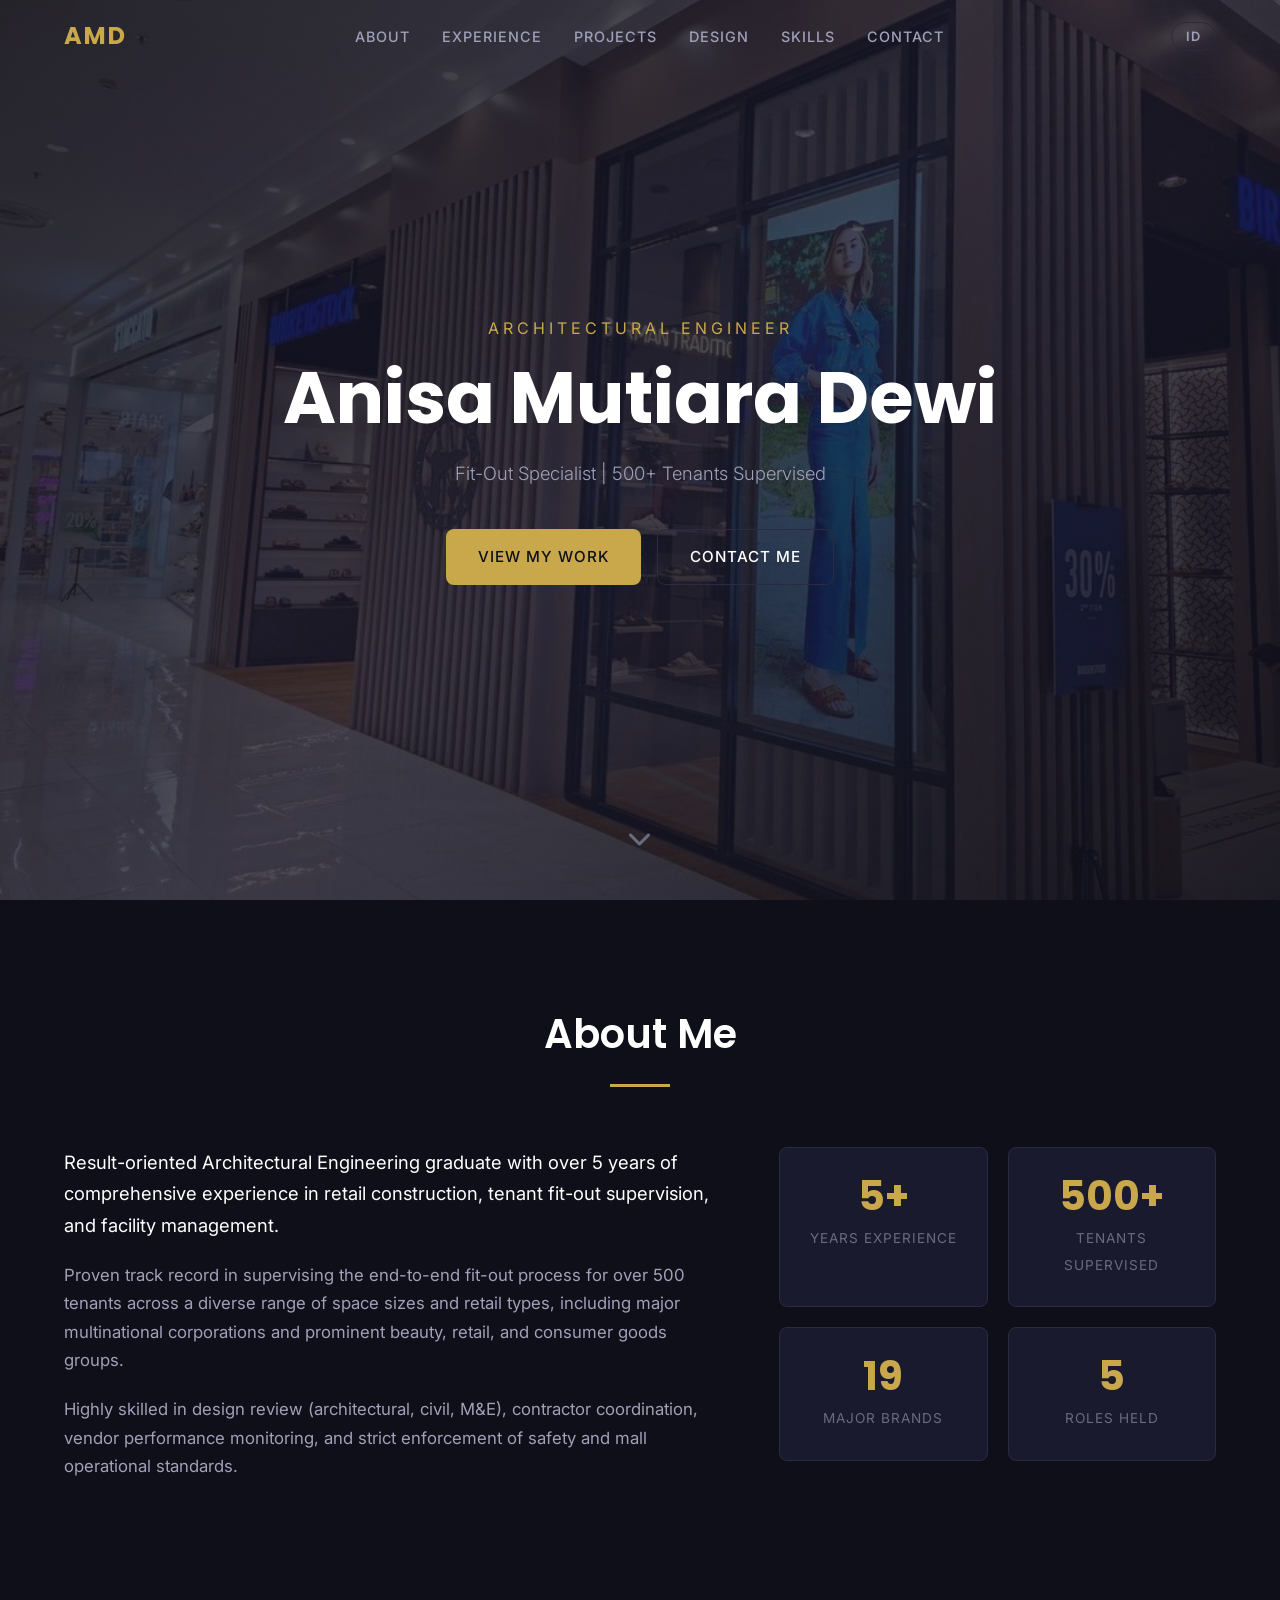
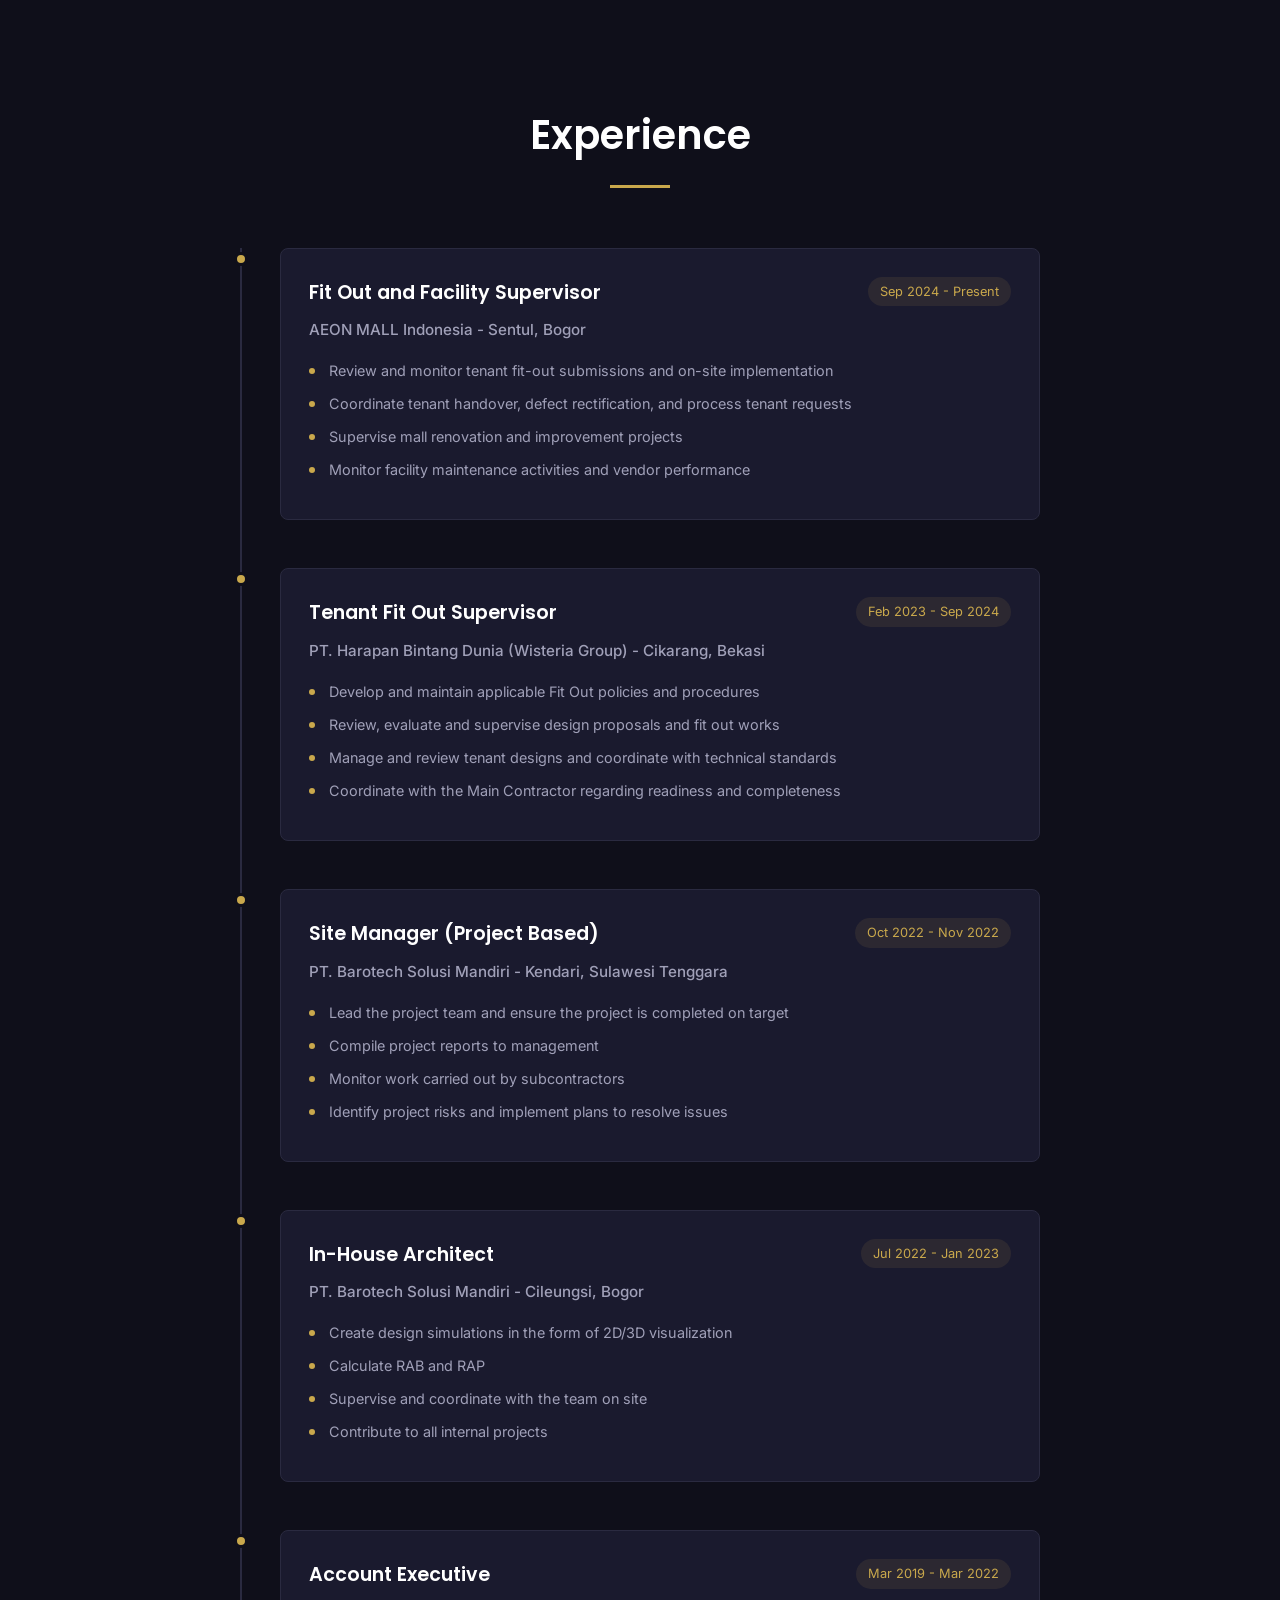
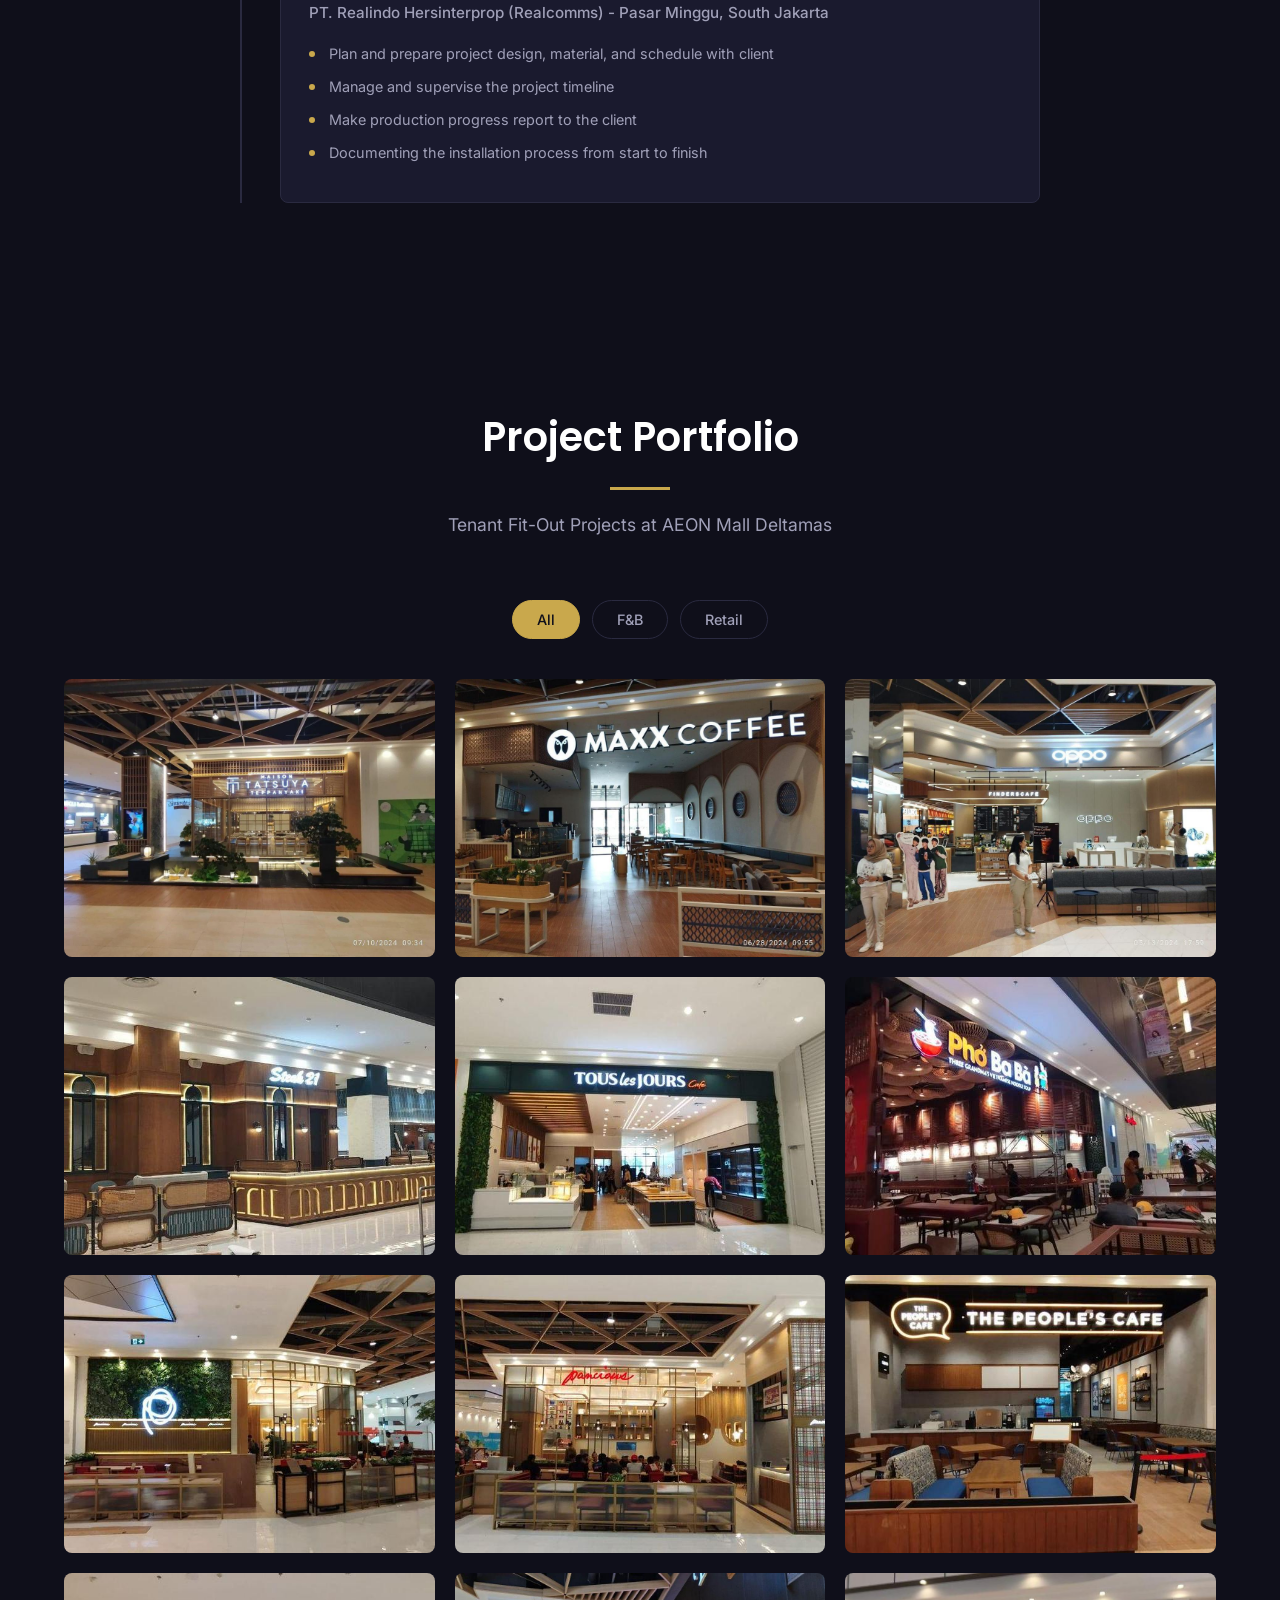
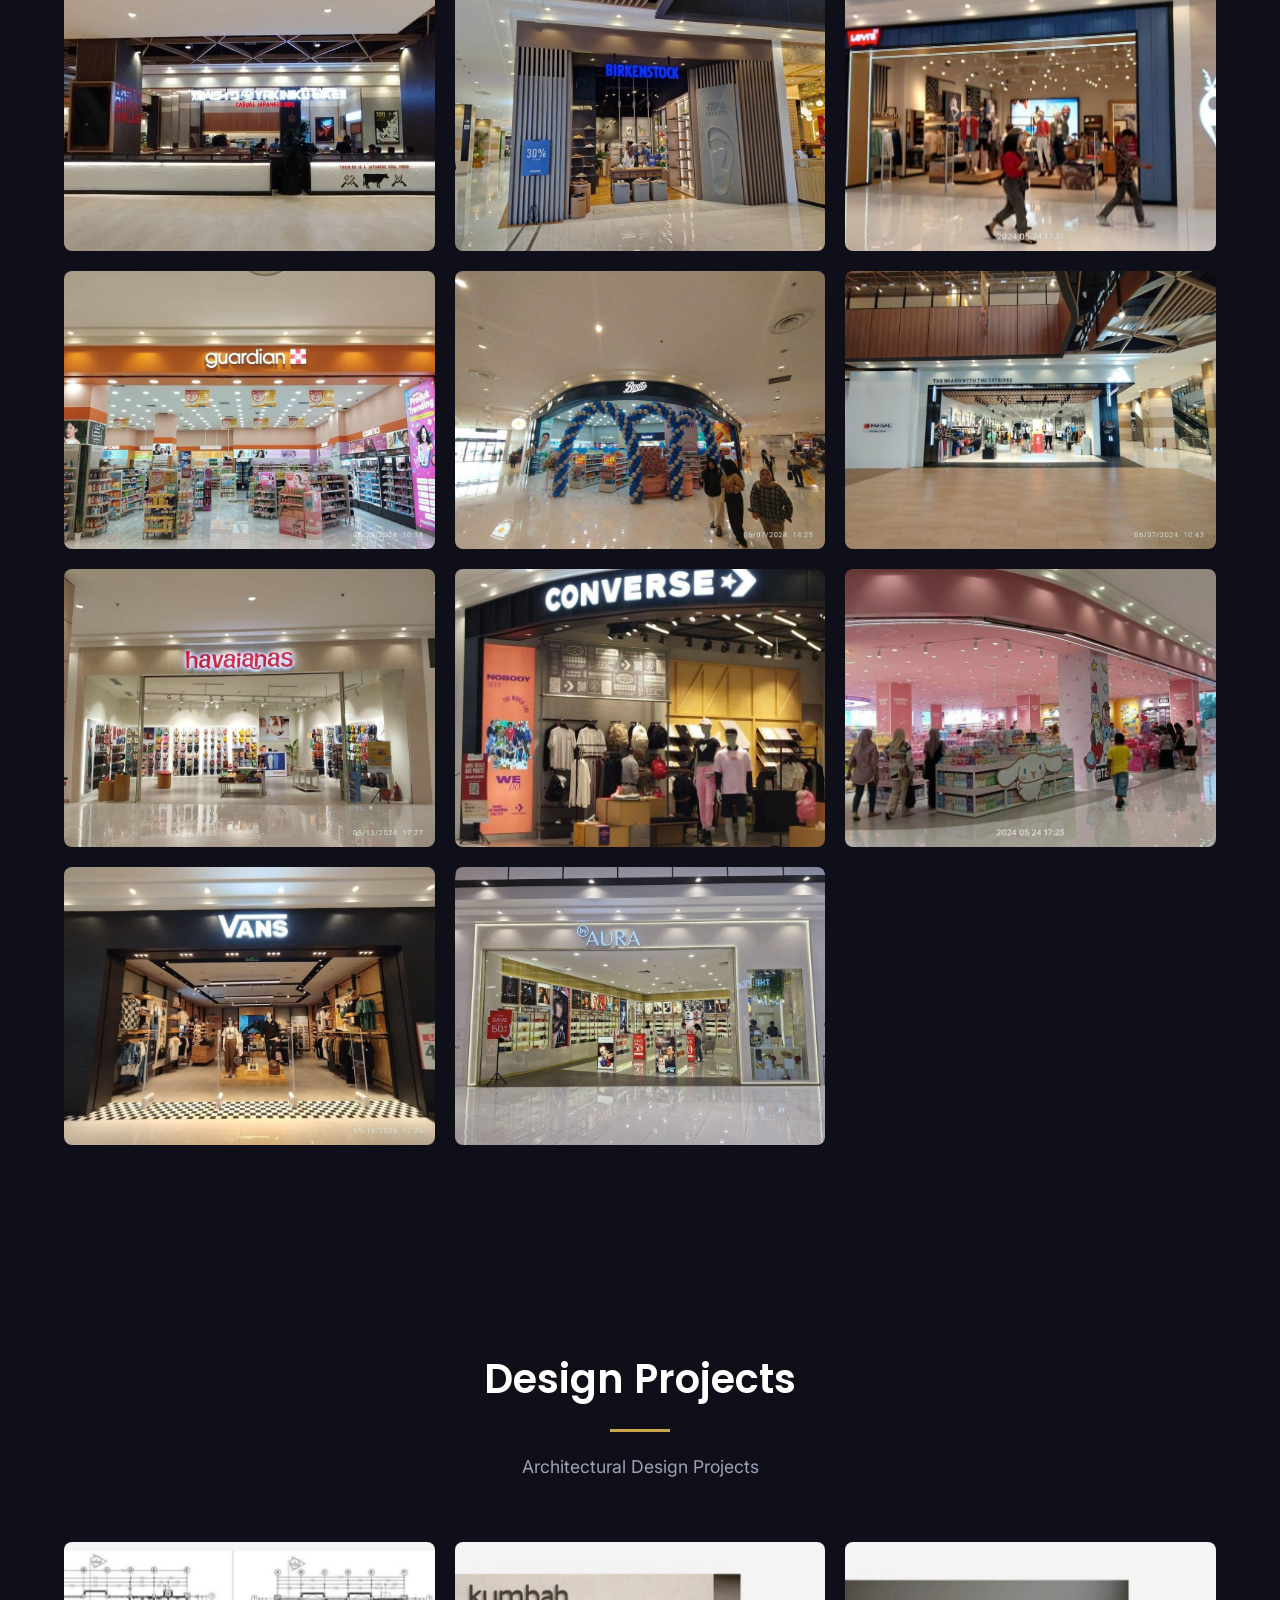
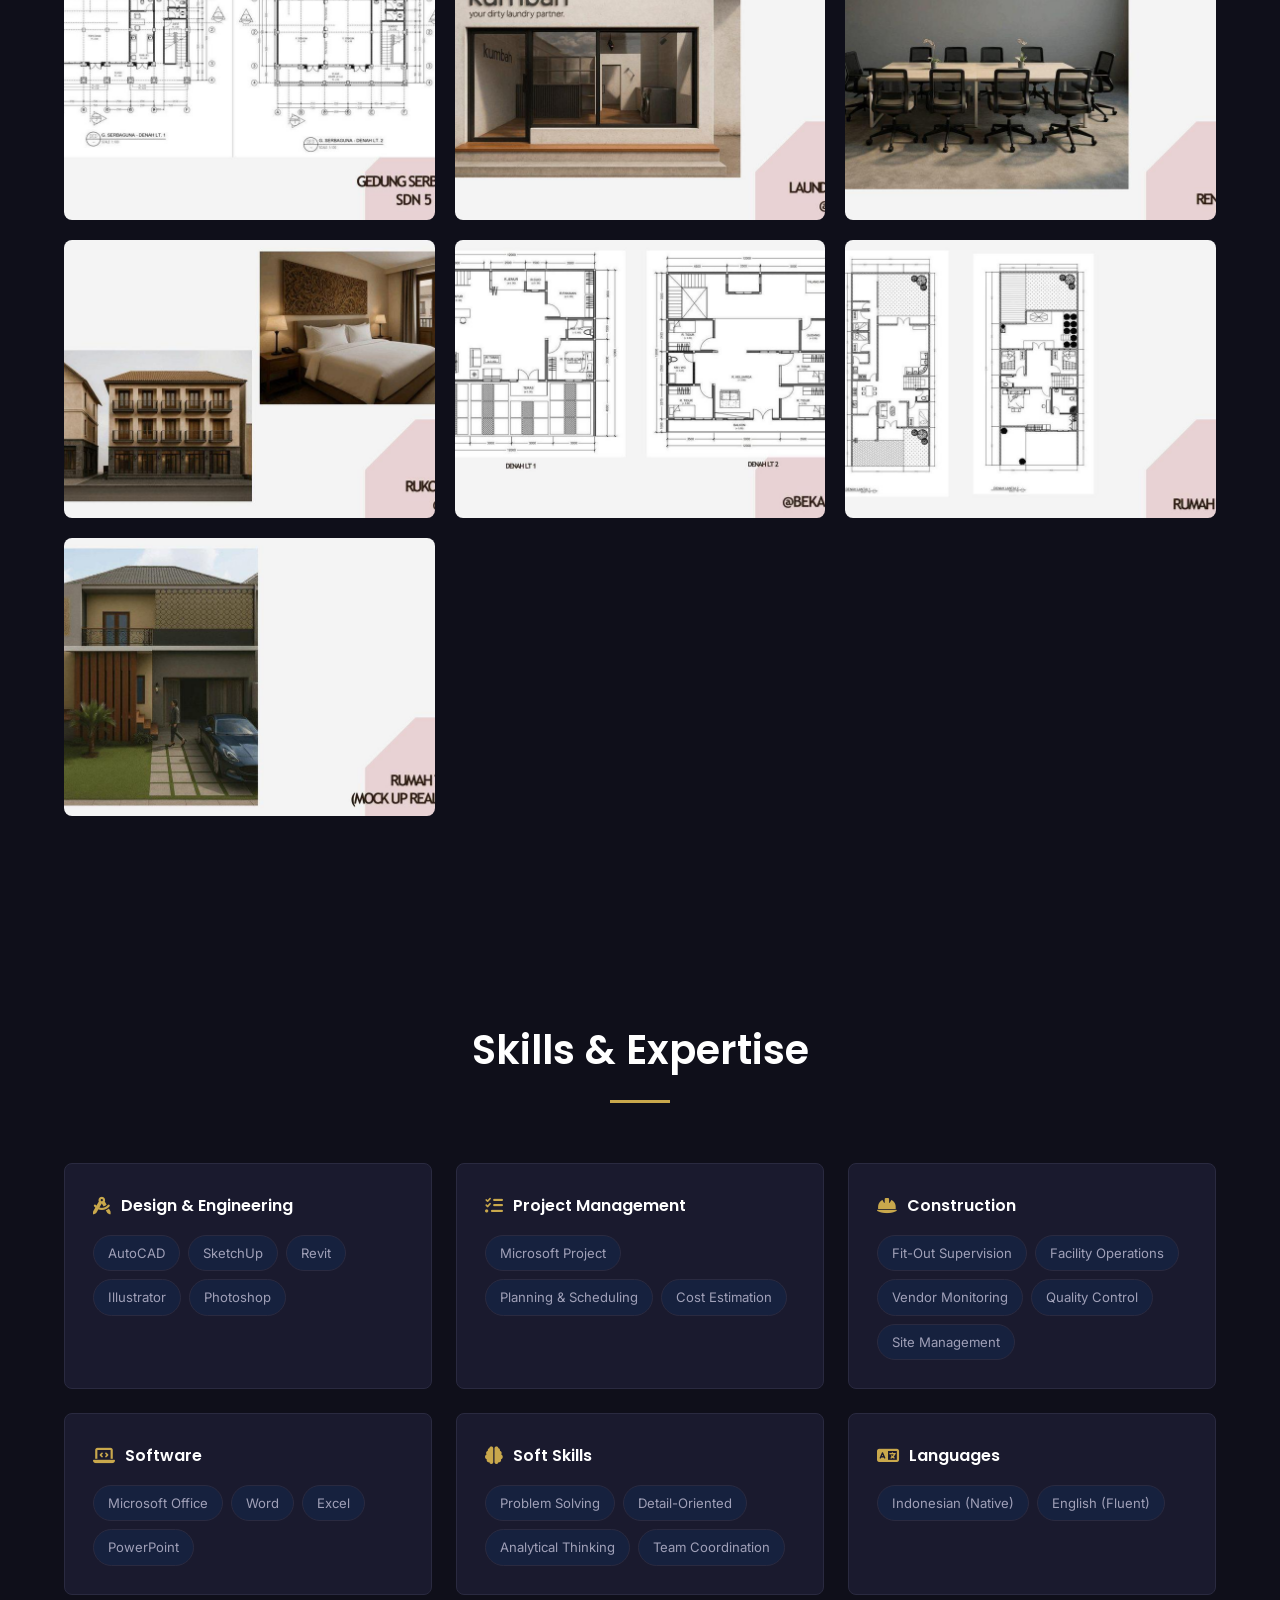
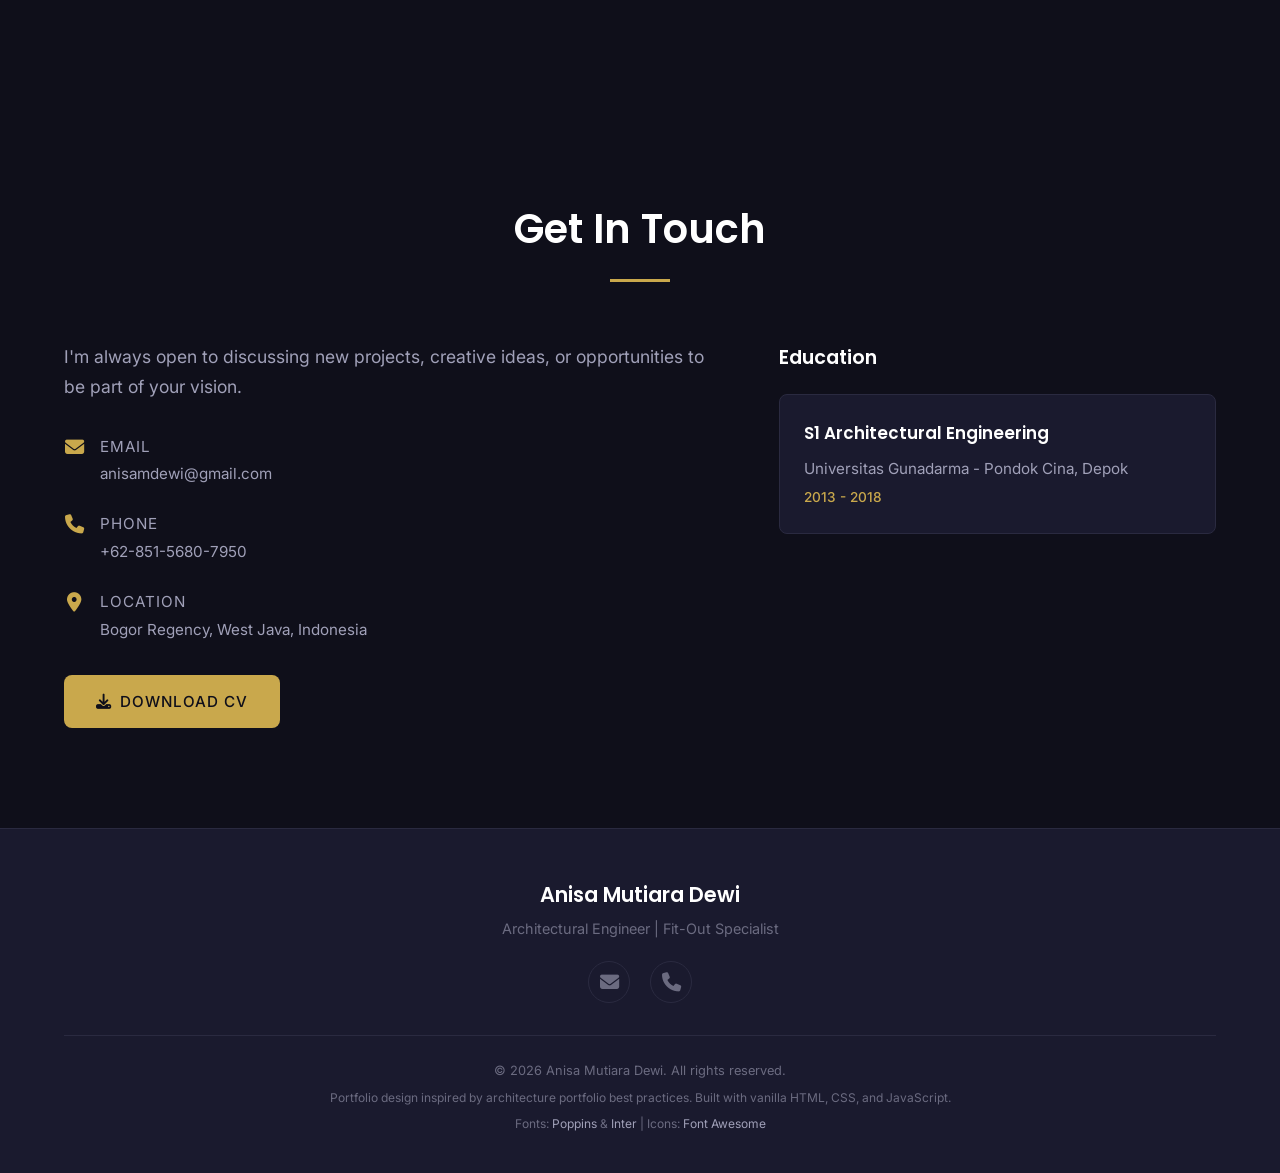
==== commit 6c445e7d: "Update education years to 2013-2018" ====
--- a/index.html
+++ b/index.html
@@ -639,7 +639,7 @@
                     <div class="education-card">
                         <h4 data-en="S1 Architectural Engineering" data-id="S1 Teknik Arsitektur">S1 Architectural Engineering</h4>
                         <p class="edu-school">Universitas Gunadarma - Pondok Cina, Depok</p>
-                        <p class="edu-date">2015 - 2019</p>
+                        <p class="edu-date">2013 - 2018</p>
                     </div>
                 </div>
             </div>
